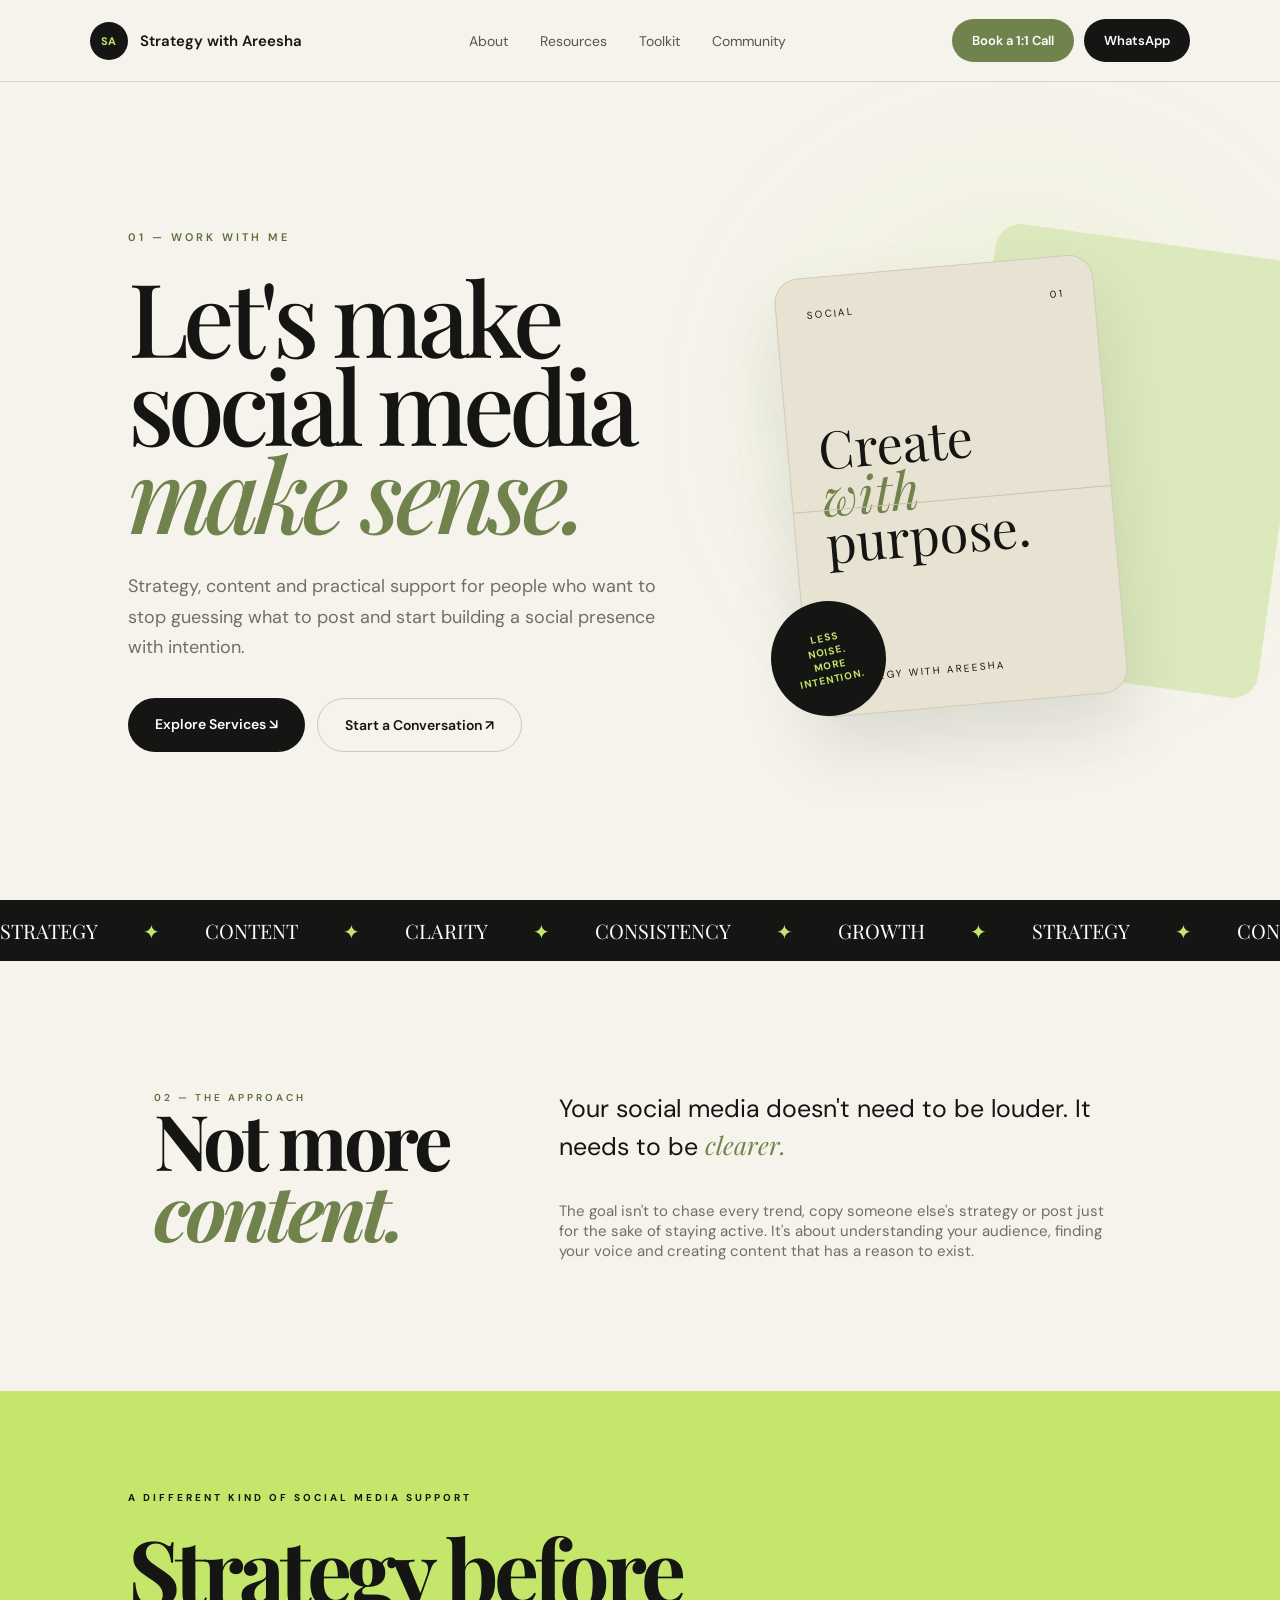
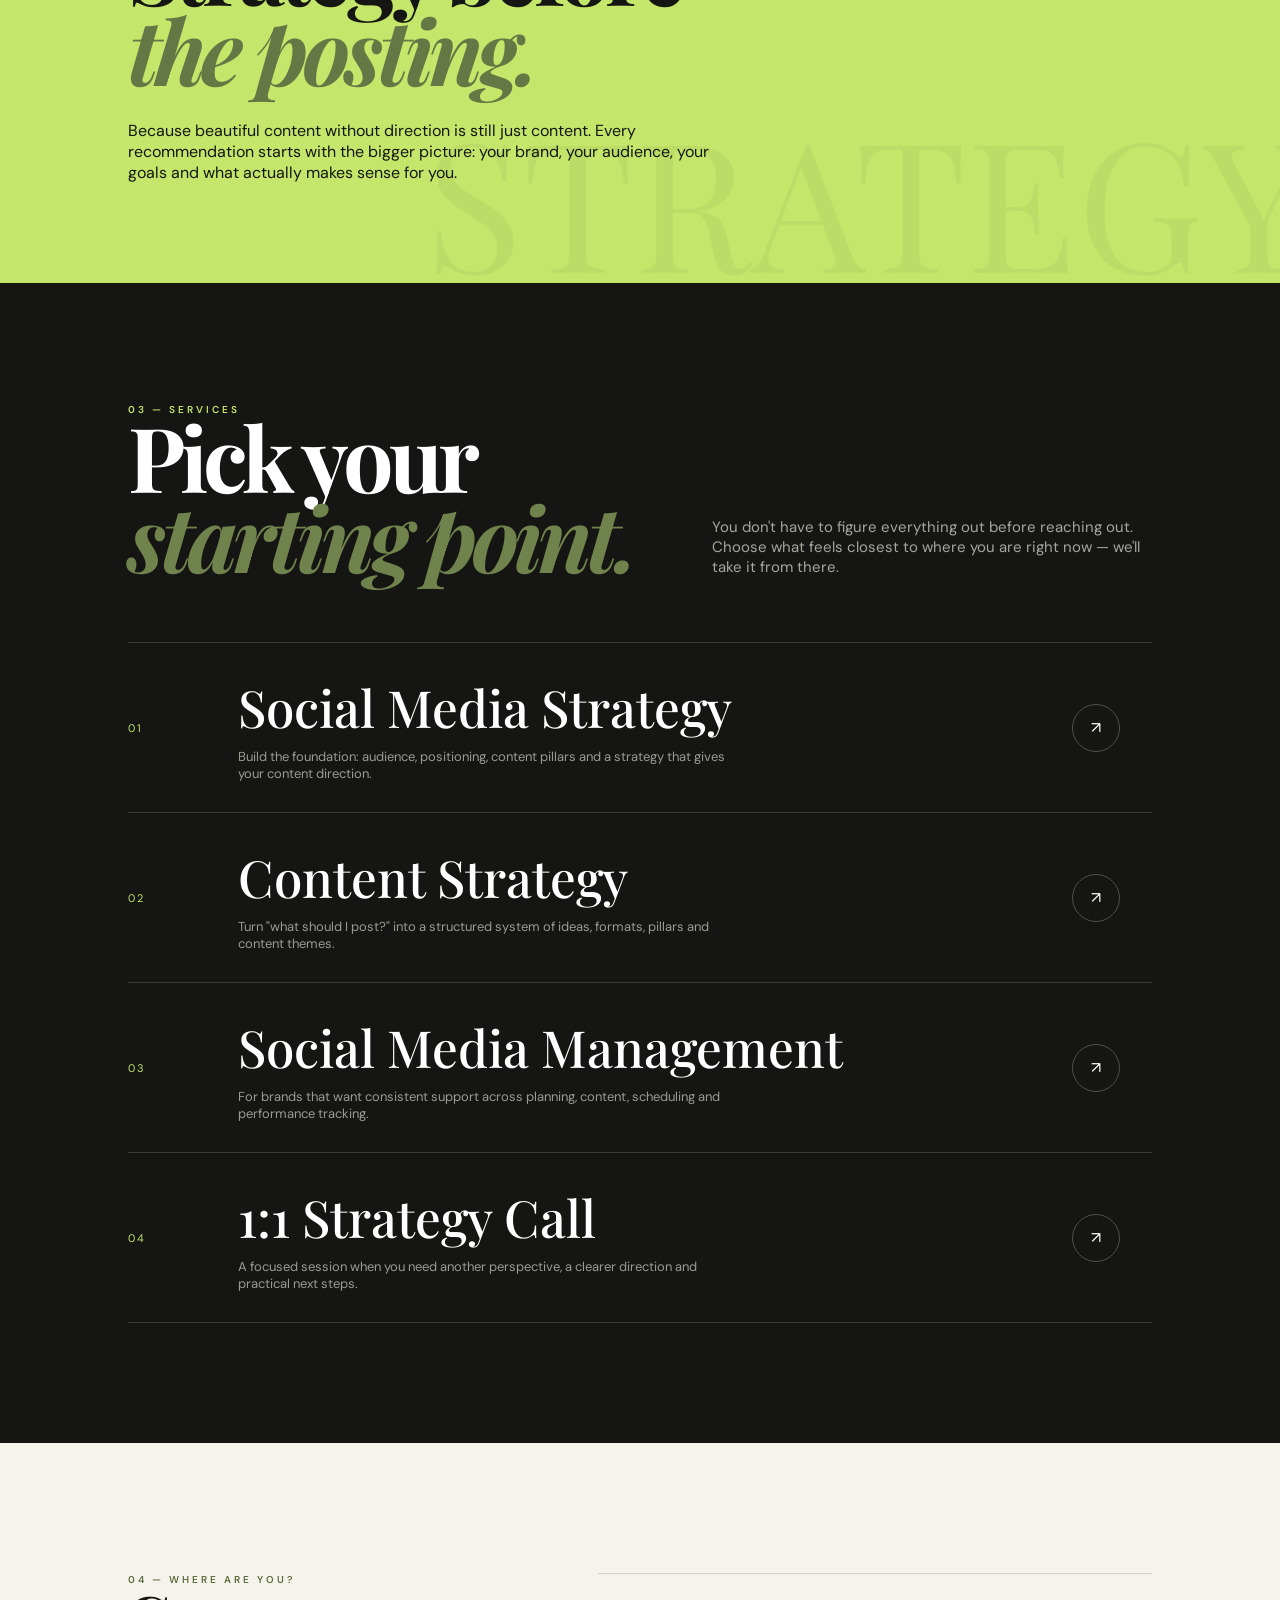
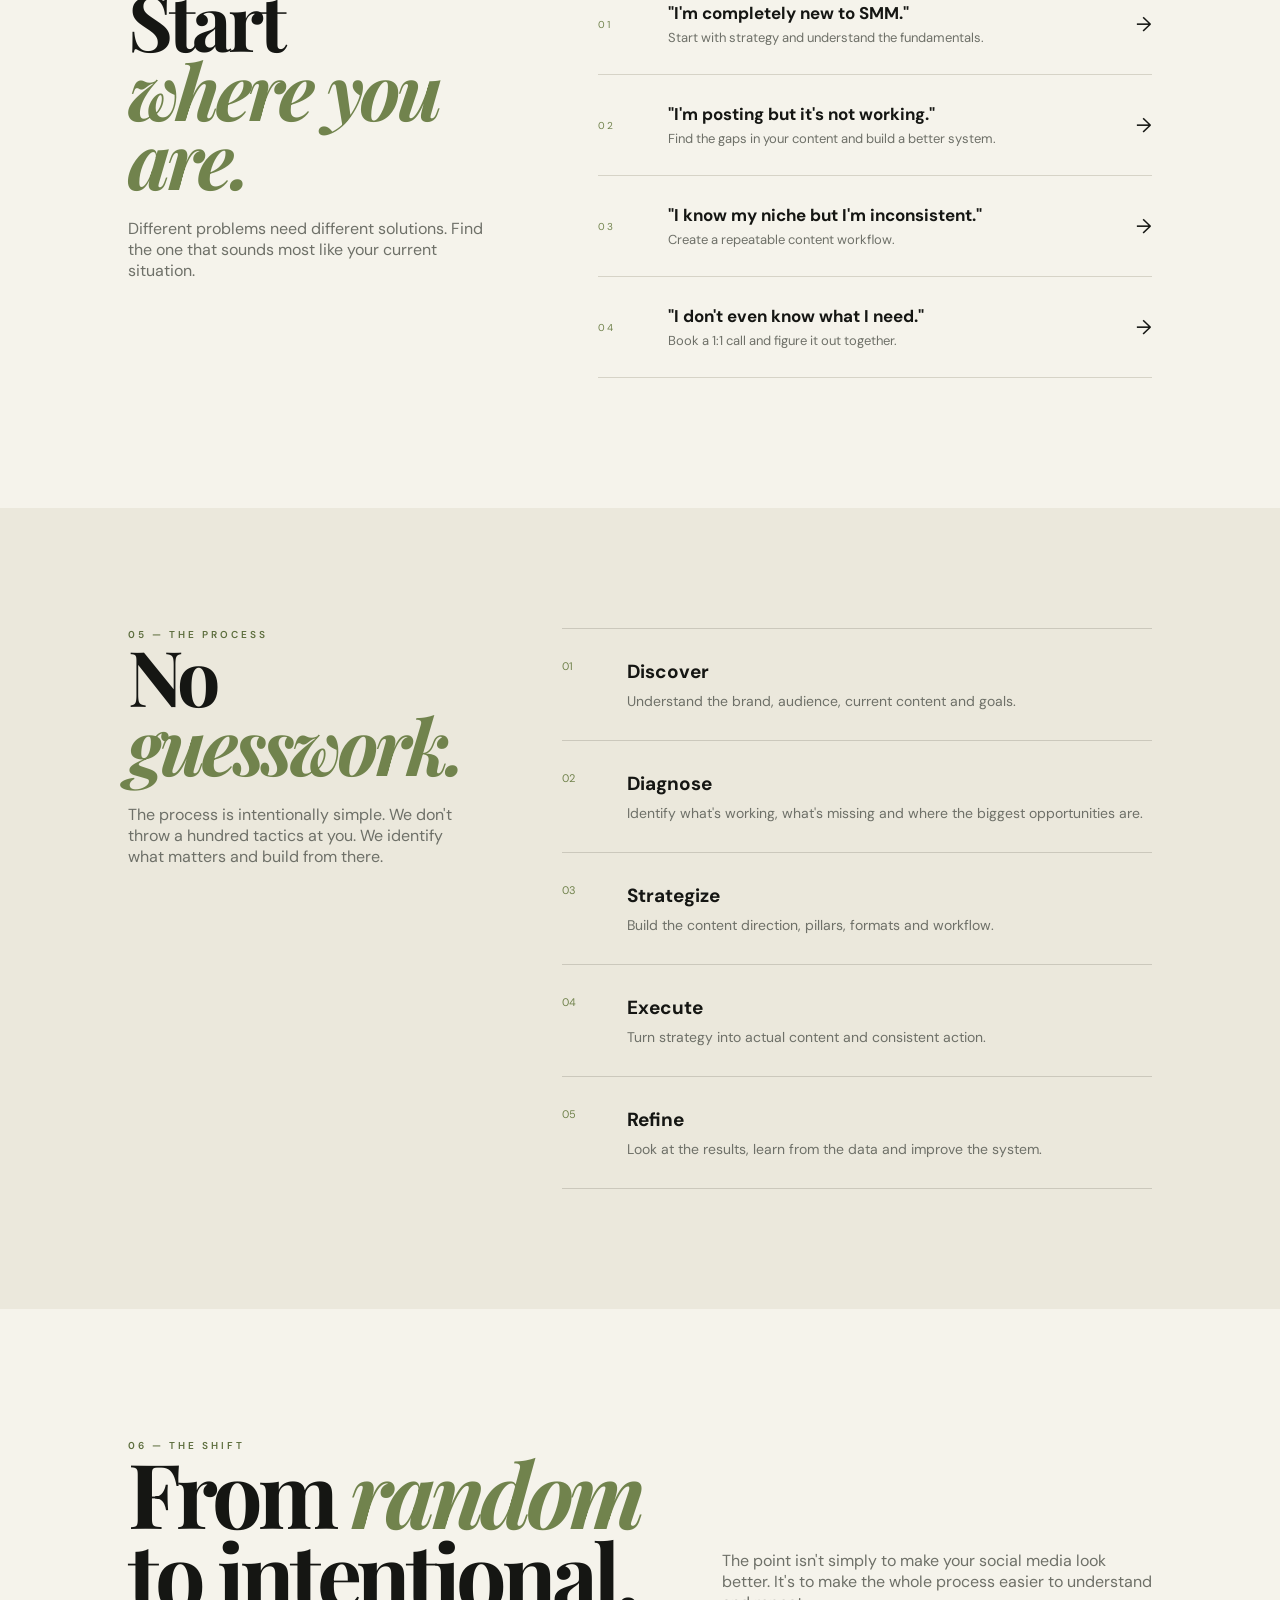
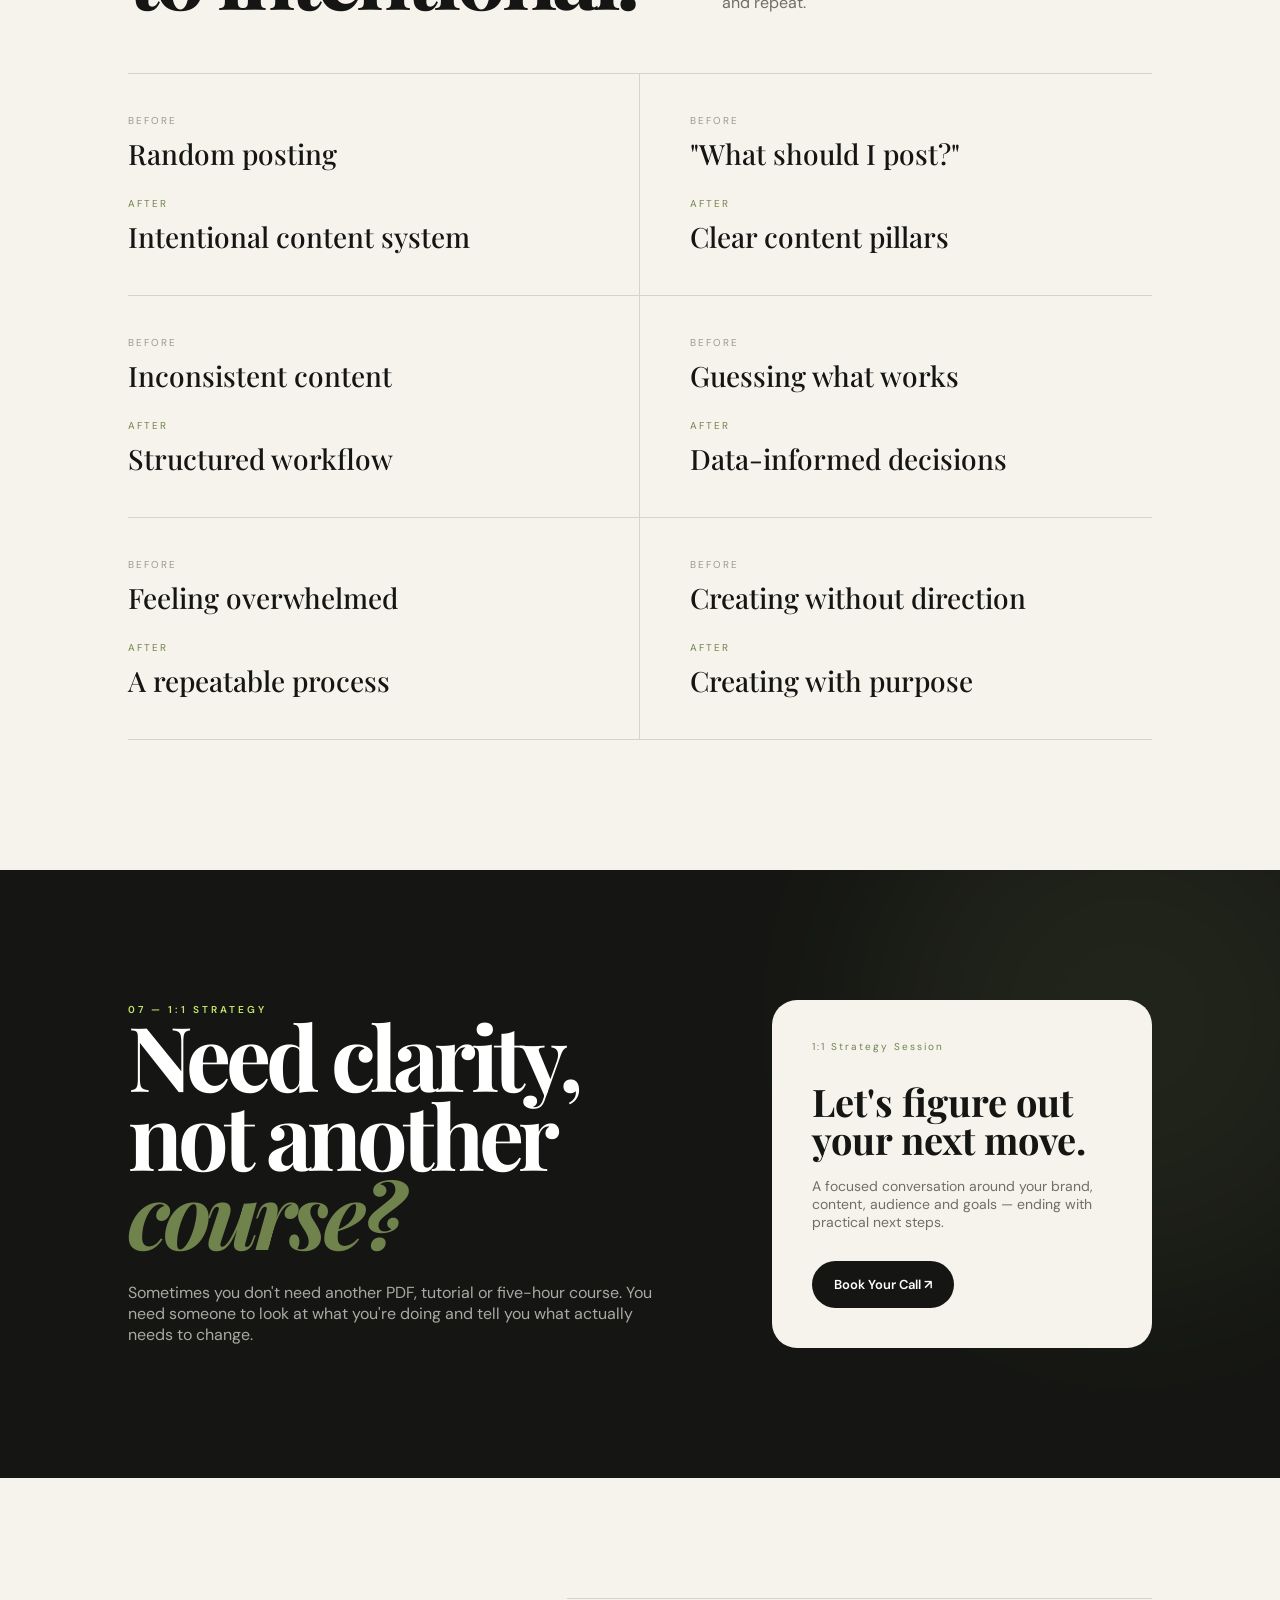
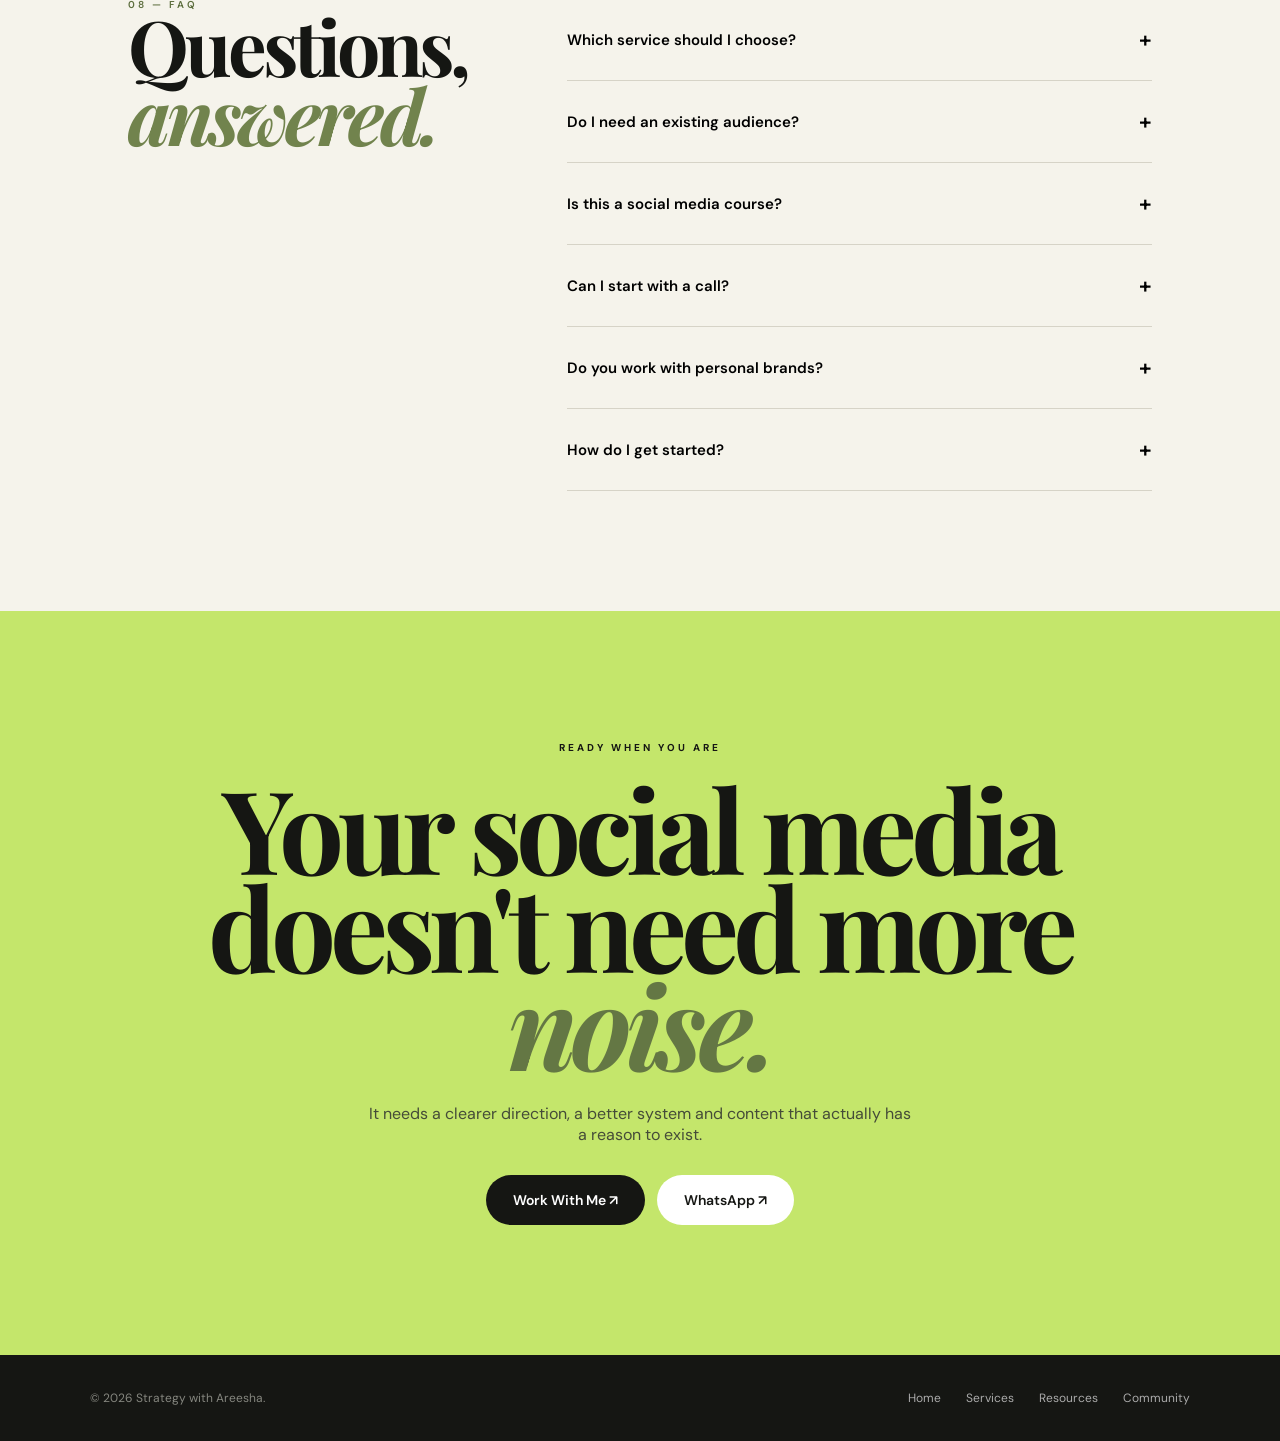
==== services.html @ 50d5f5a4 "Add 2nd page" ====
<!DOCTYPE html>
<html lang="en">

<head>

    <meta charset="UTF-8">

    <meta name="viewport" content="width=device-width, initial-scale=1.0">

    <title>Work With Areesha — Strategy with Areesha</title>

    <link rel="preconnect" href="https://fonts.googleapis.com">

    <link rel="preconnect"
          href="https://fonts.gstatic.com"
          crossorigin>

    <link href="https://fonts.googleapis.com/css2?family=DM+Sans:wght@400;500;600;700&family=Playfair+Display:ital,wght@0,400;0,500;0,600;1,400;1,500;1,600&display=swap"
          rel="stylesheet">


<link rel="stylesheet" href="css/services.css">

</head>


<body>

<a class="skip-link" href="#services">Skip to services</a>


<!-- =========================================================
     NAVIGATION
========================================================= -->

<header class="navbar">

    <a href="index.html" class="brand">

        <div class="brand-logo">
            SA
        </div>

        <span>
            Strategy with Areesha
        </span>

    </a>


    <nav class="nav-links">

        <a href="index.html#about">
            About
        </a>

        <a href="index.html#resources">
            Resources
        </a>

        <a href="index.html#toolkit">
            Toolkit
        </a>

        <a href="index.html#community">
            Community
        </a>

    </nav>


    <div class="nav-actions">

        <a
            class="nav-button green"
            href="mailto:areeshajamshedwork@gmail.com?subject=1:1 SMM Strategy Call"
        >
            Book a 1:1 Call
        </a>

        <a
            class="nav-button black"
            href="https://wa.me/923021278223"
            target="_blank"
        >
            WhatsApp
        </a>

    </div>

    <button
        class="nav-toggle"
        id="navToggle"
        type="button"
        aria-label="Open navigation"
        aria-expanded="false"
        aria-controls="mobileMenu"
    >
        <span></span>
        <span></span>
    </button>

</header>

<nav class="mobile-menu" id="mobileMenu" aria-label="Mobile navigation">
    <a href="index.html#about">About</a>
    <a href="index.html#resources">Resources</a>
    <a href="index.html#toolkit">Toolkit</a>
    <a href="index.html#community">Community</a>
    <a href="#services">Work With Me</a>
</nav>



<!-- =========================================================
     HERO
========================================================= -->

<section class="hero">


    <div>

        <div class="hero-label">
            01 — WORK WITH ME
        </div>


        <h1>

            Let's make<br>

            social media<br>

            <em>make sense.</em>

        </h1>


        <p class="hero-description">

            Strategy, content and practical support for people
            who want to stop guessing what to post and start
            building a social presence with intention.

        </p>


        <div class="hero-buttons">

            <a
                href="#services"
                class="button-primary"
            >
                Explore Services ↘
            </a>

            <a
                href="mailto:areeshajamshedwork@gmail.com?subject=I want to work with Areesha"
                class="button-secondary"
            >
                Start a Conversation ↗
            </a>

        </div>

    </div>



    <div class="hero-art">

        <div class="floating-word">
            strategy.
        </div>


        <div class="art-back"></div>


        <div class="art-card">

            <div class="art-top">

                <span>
                    SOCIAL
                </span>

                <span>
                    01
                </span>

            </div>


            <div class="art-title">

                Create<br>

                <em>with</em><br>

                purpose.

            </div>


            <div class="art-line"></div>


            <div class="art-footer">

                STRATEGY WITH AREESHA

            </div>

        </div>


        <div class="sticker">

            LESS<br>
            NOISE.<br>
            MORE<br>
            INTENTION.

        </div>

    </div>

</section>



<!-- =========================================================
     MARQUEE
========================================================= -->

<div class="marquee">

    <div class="marquee-track">

        <span>
            STRATEGY
        </span>

        <span class="dot">✦</span>

        <span>
            CONTENT
        </span>

        <span class="dot">✦</span>

        <span>
            CLARITY
        </span>

        <span class="dot">✦</span>

        <span>
            CONSISTENCY
        </span>

        <span class="dot">✦</span>

        <span>
            GROWTH
        </span>

        <span class="dot">✦</span>

        <span>
            STRATEGY
        </span>

        <span class="dot">✦</span>

        <span>
            CONTENT
        </span>

        <span class="dot">✦</span>

        <span>
            CLARITY
        </span>

        <span class="dot">✦</span>

        <span>
            CONSISTENCY
        </span>

        <span class="dot">✦</span>

        <span>
            GROWTH
        </span>

    </div>

</div>



<!-- =========================================================
     INTRO
========================================================= -->

<section class="intro reveal">


    <div class="intro-grid">


        <div>

            <div class="section-label">
                02 — THE APPROACH
            </div>


            <h2 class="intro-title">

                Not more<br>

                <em>content.</em>

            </h2>

        </div>


        <div>

            <p class="intro-copy">

                Your social media doesn't need to be louder.

                It needs to be
                <span>
                    clearer.
                </span>

            </p>


            <p class="intro-small">

                The goal isn't to chase every trend, copy
                someone else's strategy or post just for the
                sake of staying active.

                It's about understanding your audience,
                finding your voice and creating content that
                has a reason to exist.

            </p>

        </div>

    </div>

</section>



<!-- =========================================================
     MANIFESTO
========================================================= -->

<section class="manifesto reveal">


    <div class="manifesto-label">
        A DIFFERENT KIND OF SOCIAL MEDIA SUPPORT
    </div>


    <h2>

        Strategy before<br>

        <em>the posting.</em>

    </h2>


    <p>

        Because beautiful content without direction is
        still just content.

        Every recommendation starts with the bigger
        picture: your brand, your audience, your goals
        and what actually makes sense for you.

    </p>

</section>



<!-- =========================================================
     SERVICES
========================================================= -->

<section class="services" id="services">


    <div class="section-label" style="color:var(--lime);">
        03 — SERVICES
    </div>


    <div class="services-heading">

        <h2 class="services-title">

            Pick your<br>

            <em>starting point.</em>

        </h2>


        <p class="services-intro">

            You don't have to figure everything out before
            reaching out.

            Choose what feels closest to where you are
            right now — we'll take it from there.

        </p>

    </div>



    <div class="service-list">


        <a class="service reveal" href="mailto:areeshajamshedwork@gmail.com?subject=Enquiry%20%E2%80%94%20Social%20Media%20Strategy">
    <div class="service-number">01</div>
    <div>
        <div class="service-name">Social Media Strategy</div>
        <p class="service-description">Build the foundation: audience, positioning, content pillars and a strategy that gives your content direction.</p>
    </div>
    <div class="service-arrow" aria-hidden="true">↗</div>
</a>



        <a class="service reveal" href="mailto:areeshajamshedwork@gmail.com?subject=Enquiry%20%E2%80%94%20Content%20Strategy">
    <div class="service-number">02</div>
    <div>
        <div class="service-name">Content Strategy</div>
        <p class="service-description">Turn "what should I post?" into a structured system of ideas, formats, pillars and content themes.</p>
    </div>
    <div class="service-arrow" aria-hidden="true">↗</div>
</a>



        <a class="service reveal" href="mailto:areeshajamshedwork@gmail.com?subject=Enquiry%20%E2%80%94%20Social%20Media%20Management">
    <div class="service-number">03</div>
    <div>
        <div class="service-name">Social Media Management</div>
        <p class="service-description">For brands that want consistent support across planning, content, scheduling and performance tracking.</p>
    </div>
    <div class="service-arrow" aria-hidden="true">↗</div>
</a>



        <a class="service reveal" href="mailto:areeshajamshedwork@gmail.com?subject=Enquiry%20%E2%80%94%201%3A1%20Strategy%20Call">
    <div class="service-number">04</div>
    <div>
        <div class="service-name">1:1 Strategy Call</div>
        <p class="service-description">A focused session when you need another perspective, a clearer direction and practical next steps.</p>
    </div>
    <div class="service-arrow" aria-hidden="true">↗</div>
</a>


    </div>

</section>



<!-- =========================================================
     STARTING POINT
========================================================= -->

<section class="start reveal">


    <div class="start-layout">


        <div>

            <div class="section-label">
                04 — WHERE ARE YOU?
            </div>


            <h2 class="start-title">

                Start<br>

                <em>where you are.</em>

            </h2>


            <p class="start-description">

                Different problems need different solutions.
                Find the one that sounds most like your
                current situation.

            </p>

        </div>



        <div class="start-options">


            <a
                class="option"
                href="#services"
            >

                <div class="option-number">
                    01
                </div>

                <div>

                    <h3>
                        "I'm completely new to SMM."
                    </h3>

                    <p>
                        Start with strategy and understand
                        the fundamentals.
                    </p>

                </div>

                <div class="option-arrow">
                    →
                </div>

            </a>



            <a
                class="option"
                href="#services"
            >

                <div class="option-number">
                    02
                </div>

                <div>

                    <h3>
                        "I'm posting but it's not working."
                    </h3>

                    <p>
                        Find the gaps in your content and
                        build a better system.
                    </p>

                </div>

                <div class="option-arrow">
                    →
                </div>

            </a>



            <a
                class="option"
                href="#services"
            >

                <div class="option-number">
                    03
                </div>

                <div>

                    <h3>
                        "I know my niche but I'm inconsistent."
                    </h3>

                    <p>
                        Create a repeatable content workflow.
                    </p>

                </div>

                <div class="option-arrow">
                    →
                </div>

            </a>



            <a
                class="option"
                href="#call"
            >

                <div class="option-number">
                    04
                </div>

                <div>

                    <h3>
                        "I don't even know what I need."
                    </h3>

                    <p>
                        Book a 1:1 call and figure it out together.
                    </p>

                </div>

                <div class="option-arrow">
                    →
                </div>

            </a>


        </div>

    </div>

</section>



<!-- =========================================================
     PROCESS
========================================================= -->

<section class="process reveal">


    <div class="process-grid">


        <div>

            <div class="section-label">
                05 — THE PROCESS
            </div>


            <h2 class="process-title">

                No<br>

                <em>guesswork.</em>

            </h2>


            <p class="process-copy">

                The process is intentionally simple.
                We don't throw a hundred tactics at you.
                We identify what matters and build from there.

            </p>

        </div>



        <div class="process-items">


            <div class="process-item">

                <div class="process-item-number">
                    01
                </div>

                <div>

                    <h3>
                        Discover
                    </h3>

                    <p>
                        Understand the brand, audience,
                        current content and goals.
                    </p>

                </div>

            </div>



            <div class="process-item">

                <div class="process-item-number">
                    02
                </div>

                <div>

                    <h3>
                        Diagnose
                    </h3>

                    <p>
                        Identify what's working, what's
                        missing and where the biggest
                        opportunities are.
                    </p>

                </div>

            </div>



            <div class="process-item">

                <div class="process-item-number">
                    03
                </div>

                <div>

                    <h3>
                        Strategize
                    </h3>

                    <p>
                        Build the content direction,
                        pillars, formats and workflow.
                    </p>

                </div>

            </div>



            <div class="process-item">

                <div class="process-item-number">
                    04
                </div>

                <div>

                    <h3>
                        Execute
                    </h3>

                    <p>
                        Turn strategy into actual content
                        and consistent action.
                    </p>

                </div>

            </div>



            <div class="process-item">

                <div class="process-item-number">
                    05
                </div>

                <div>

                    <h3>
                        Refine
                    </h3>

                    <p>
                        Look at the results, learn from the
                        data and improve the system.
                    </p>

                </div>

            </div>


        </div>

    </div>

</section>



<!-- =========================================================
     TRANSFORMATION
========================================================= -->

<section class="transformation reveal">


    <div class="transformation-head">


        <div>

            <div class="section-label">
                06 — THE SHIFT
            </div>


            <h2 class="transformation-title">

                From <em>random</em><br>

                to intentional.

            </h2>

        </div>


        <p>

            The point isn't simply to make your social media
            look better.

            It's to make the whole process easier to
            understand and repeat.

        </p>

    </div>



    <div class="transformation-grid">


        <div class="transformation-card">

            <div class="before">
                BEFORE
            </div>

            <h3>
                Random posting
            </h3>

            <div class="after">
                AFTER
            </div>

            <h3>
                Intentional content system
            </h3>

        </div>



        <div class="transformation-card">

            <div class="before">
                BEFORE
            </div>

            <h3>
                "What should I post?"
            </h3>

            <div class="after">
                AFTER
            </div>

            <h3>
                Clear content pillars
            </h3>

        </div>



        <div class="transformation-card">

            <div class="before">
                BEFORE
            </div>

            <h3>
                Inconsistent content
            </h3>

            <div class="after">
                AFTER
            </div>

            <h3>
                Structured workflow
            </h3>

        </div>



        <div class="transformation-card">

            <div class="before">
                BEFORE
            </div>

            <h3>
                Guessing what works
            </h3>

            <div class="after">
                AFTER
            </div>

            <h3>
                Data-informed decisions
            </h3>

        </div>



        <div class="transformation-card">

            <div class="before">
                BEFORE
            </div>

            <h3>
                Feeling overwhelmed
            </h3>

            <div class="after">
                AFTER
            </div>

            <h3>
                A repeatable process
            </h3>

        </div>



        <div class="transformation-card">

            <div class="before">
                BEFORE
            </div>

            <h3>
                Creating without direction
            </h3>

            <div class="after">
                AFTER
            </div>

            <h3>
                Creating with purpose
            </h3>

        </div>


    </div>

</section>



<!-- =========================================================
     1:1 CALL
========================================================= -->

<section class="call" id="call">


    <div class="call-grid">


        <div>

            <div
                class="section-label"
                style="color:var(--lime);"
            >
                07 — 1:1 STRATEGY
            </div>


            <h2 class="call-title">

                Need clarity,<br>

                not another<br>

                <em>course?</em>

            </h2>


            <p class="call-description">

                Sometimes you don't need another PDF,
                tutorial or five-hour course.

                You need someone to look at what you're
                doing and tell you what actually needs
                to change.

            </p>

        </div>



        <div class="call-card">

            <div class="call-card-label">
                1:1 Strategy Session
            </div>


            <h3>

                Let's figure out<br>

                your next move.

            </h3>


            <p>

                A focused conversation around your brand,
                content, audience and goals — ending with
                practical next steps.

            </p>


            <a
                href="mailto:areeshajamshedwork@gmail.com?subject=I want to book a 1:1 SMM Strategy Call"
            >
                Book Your Call ↗
            </a>

        </div>

    </div>

</section>



<!-- =========================================================
     FAQ
========================================================= -->

<section class="faq reveal">


    <div class="faq-grid">


        <div>

            <div class="section-label">
                08 — FAQ
            </div>


            <h2 class="faq-title">

                Questions,<br>

                <em>answered.</em>

            </h2>

        </div>



        <div class="faq-list">


            <div class="faq-item">

                <button class="faq-question" type="button" aria-expanded="false">

                    <span>
                        Which service should I choose?
                    </span>

                    <span class="faq-icon">
                        +
                    </span>

                </button>


                <div class="faq-answer">

                    <p>

                        If you're unsure, start with a 1:1
                        strategy call. We can identify whether
                        strategy, content or ongoing management
                        makes the most sense for you.

                    </p>

                </div>

            </div>



            <div class="faq-item">

                <button class="faq-question" type="button" aria-expanded="false">

                    <span>
                        Do I need an existing audience?
                    </span>

                    <span class="faq-icon">
                        +
                    </span>

                </button>


                <div class="faq-answer">

                    <p>

                        No. You can start from zero. The strategy
                        simply changes depending on your current
                        stage and goals.

                    </p>

                </div>

            </div>



            <div class="faq-item">

                <button class="faq-question" type="button" aria-expanded="false">

                    <span>
                        Is this a social media course?
                    </span>

                    <span class="faq-icon">
                        +
                    </span>

                </button>


                <div class="faq-answer">

                    <p>

                        No. This is personalised support based on
                        your brand, audience, content and current
                        situation.

                    </p>

                </div>

            </div>



            <div class="faq-item">

                <button class="faq-question" type="button" aria-expanded="false">

                    <span>
                        Can I start with a call?
                    </span>

                    <span class="faq-icon">
                        +
                    </span>

                </button>


                <div class="faq-answer">

                    <p>

                        Yes. In fact, that's the best option if
                        you're not sure which service is right
                        for you.

                    </p>

                </div>

            </div>



            <div class="faq-item">

                <button class="faq-question" type="button" aria-expanded="false">

                    <span>
                        Do you work with personal brands?
                    </span>

                    <span class="faq-icon">
                        +
                    </span>

                </button>


                <div class="faq-answer">

                    <p>

                        Yes. The approach can be adapted for
                        creators, personal brands and businesses.

                    </p>

                </div>

            </div>



            <div class="faq-item">

                <button class="faq-question" type="button" aria-expanded="false">

                    <span>
                        How do I get started?
                    </span>

                    <span class="faq-icon">
                        +
                    </span>

                </button>


                <div class="faq-answer">

                    <p>

                        Send an enquiry or book a 1:1 strategy
                        call. From there, the next step becomes
                        much clearer.

                    </p>

                </div>

            </div>


        </div>

    </div>

</section>



<!-- =========================================================
     FINAL CTA
========================================================= -->

<section class="final">


    <div class="final-label">
        READY WHEN YOU ARE
    </div>


    <h2>

        Your social media<br>

        doesn't need more<br>

        <em>noise.</em>

    </h2>


    <p>

        It needs a clearer direction, a better system
        and content that actually has a reason to exist.

    </p>


    <div class="final-buttons">

        <a
            class="final-button black"
            href="mailto:areeshajamshedwork@gmail.com?subject=I want to work with Areesha"
        >
            Work With Me ↗
        </a>


        <a
            class="final-button white"
            href="https://wa.me/XXXXXXXXXXXX"
            target="_blank"
        >
            WhatsApp ↗
        </a>

    </div>

</section>



<!-- =========================================================
     FOOTER
========================================================= -->

<footer>

    <p>
        © 2026 Strategy with Areesha.
    </p>


    <div class="footer-links">

        <a href="index.html">
            Home
        </a>

        <a href="#services">
            Services
        </a>

        <a href="index.html#resources">
            Resources
        </a>

        <a href="index.html#community">
            Community
        </a>

    </div>

</footer>



<!-- =========================================================
     BACK TO TOP
========================================================= -->

<button
    class="back-top"
    id="backTop"
>
    ↑
</button>



<script src="js/services.js" defer></script>


</body>

</html>
---- css/services.css ----
/* =========================================================
   ROOT
========================================================= */

:root {

    --cream: #f5f3eb;
    --cream-2: #ebe8dc;
    --black: #151613;

    --olive: #71834d;
    --olive-dark: #5d6e3e;

    --lime: #c4e66b;

    --muted: #6e7068;

    --line: #d6d3c7;

    --white: #fffdf7;

}


/* =========================================================
   RESET
========================================================= */

* {

    margin: 0;

    padding: 0;

    box-sizing: border-box;

}


html {

    scroll-behavior: smooth;

}


body {

    background: var(--cream);

    color: var(--black);

    font-family: "DM Sans", sans-serif;

    overflow-x: hidden;

}


a {

    color: inherit;

    text-decoration: none;

}


button {

    font-family: inherit;

}


/* =========================================================
   NAVIGATION
========================================================= */

.navbar {

    height: 82px;

    padding: 0 7%;

    display: flex;

    align-items: center;

    justify-content: space-between;

    border-bottom: 1px solid var(--line);

    position: sticky;

    top: 0;

    z-index: 1000;

    background: rgba(245,243,235,.94);

    backdrop-filter: blur(15px);

}


.brand {

    display: flex;

    align-items: center;

    gap: 12px;

    font-size: 15px;

    font-weight: 600;

}


.brand-logo {

    width: 38px;

    height: 38px;

    border-radius: 50%;

    background: var(--black);

    color: var(--lime);

    display: flex;

    align-items: center;

    justify-content: center;

    font-size: 11px;

    font-weight: 700;

}


.nav-links {

    display: flex;

    gap: 32px;

    font-size: 14px;

    color: #55574f;

}


.nav-links a {

    transition: .3s;

}


.nav-links a:hover {

    color: var(--olive);

}


.nav-actions {

    display: flex;

    gap: 10px;

}


.nav-button {

    padding: 13px 20px;

    border-radius: 30px;

    font-size: 13px;

    font-weight: 600;

}


.nav-button.green {

    background: var(--olive);

    color: white;

}


.nav-button.black {

    background: var(--black);

    color: white;

}


/* =========================================================
   HERO
========================================================= */

.hero {

    min-height: calc(100vh - 82px);

    padding: 90px 10%;

    display: grid;

    grid-template-columns: 1.15fr .85fr;

    align-items: center;

    gap: 80px;

    position: relative;

}


.hero::before {

    content: "";

    position: absolute;

    width: 420px;

    height: 420px;

    border-radius: 50%;

    background: var(--lime);

    filter: blur(90px);

    opacity: .12;

    right: 4%;

    top: 15%;

}


.hero-label {

    font-size: 11px;

    letter-spacing: 3px;

    color: var(--olive-dark);

    font-weight: 600;

    margin-bottom: 28px;

}


.hero h1 {

    font-family: "Playfair Display", serif;

    font-size: clamp(70px, 8vw, 125px);

    line-height: .86;

    letter-spacing: -6px;

    font-weight: 500;

}


.hero h1 em {

    color: var(--olive);

    font-style: italic;

}


.hero-description {

    max-width: 620px;

    margin-top: 35px;

    color: var(--muted);

    font-size: 18px;

    line-height: 1.7;

}


.hero-buttons {

    margin-top: 35px;

    display: flex;

    gap: 12px;

    flex-wrap: wrap;

}


.button-primary {

    background: var(--black);

    color: white;

    padding: 17px 27px;

    border-radius: 35px;

    font-size: 14px;

    font-weight: 600;

    transition: .3s;

}


.button-primary:hover {

    transform: translateY(-4px);

}


.button-secondary {

    border: 1px solid #cbc8bb;

    padding: 17px 27px;

    border-radius: 35px;

    font-size: 14px;

    font-weight: 600;

    transition: .3s;

}


.button-secondary:hover {

    background: white;

}


/* =========================================================
   HERO ART
========================================================= */

.hero-art {

    height: 560px;

    position: relative;

}


.art-card {

    width: 320px;

    height: 440px;

    background: #e7e2d1;

    border: 1px solid #d0cbb9;

    border-radius: 25px;

    position: absolute;

    top: 55px;

    left: 50%;

    transform: translateX(-50%) rotate(-5deg);

    padding: 30px;

    box-shadow: 0 35px 70px rgba(0,0,0,.1);

    z-index: 3;

    animation: floatingCard 5s ease-in-out infinite;

}


@keyframes floatingCard {

    0%,100% {

        transform: translateX(-50%) rotate(-5deg) translateY(0);

    }

    50% {

        transform: translateX(-50%) rotate(-3deg) translateY(-12px);

    }

}


.art-back {

    position: absolute;

    width: 320px;

    height: 440px;

    background: #dce9bd;

    border-radius: 25px;

    top: 30px;

    left: 54%;

    transform: rotate(8deg);

}


.art-top {

    display: flex;

    justify-content: space-between;

    font-size: 10px;

    letter-spacing: 2px;

}


.art-title {

    margin-top: 105px;

    font-family: "Playfair Display", serif;

    font-size: 52px;

    line-height: .9;

}


.art-title em {

    color: var(--olive);

}


.art-line {

    width: 100%;

    height: 1px;

    background: #c8c3b1;

    position: absolute;

    left: 0;

    top: 53%;

}


.art-footer {

    position: absolute;

    bottom: 30px;

    left: 30px;

    font-size: 10px;

    letter-spacing: 2px;

}


.sticker {

    position: absolute;

    z-index: 5;

    background: var(--black);

    color: var(--lime);

    width: 115px;

    height: 115px;

    border-radius: 50%;

    display: flex;

    align-items: center;

    justify-content: center;

    text-align: center;

    font-size: 10px;

    font-weight: 700;

    letter-spacing: 1px;

    line-height: 1.4;

    left: 5%;

    bottom: 55px;

    transform: rotate(-12deg);

}


.floating-word {

    position: absolute;

    font-family: "Playfair Display", serif;

    font-style: italic;

    color: var(--olive);

    font-size: 28px;

    right: 0;

    top: 15px;

    transform: rotate(8deg);

}


/* =========================================================
   MARQUEE
========================================================= */

.marquee {

    background: var(--black);

    color: white;

    overflow: hidden;

    padding: 17px 0;

    white-space: nowrap;

}


.marquee-track {

    display: inline-flex;

    gap: 45px;

    animation: marquee 22s linear infinite;

}


.marquee span {

    font-family: "Playfair Display", serif;

    font-size: 20px;

}


.marquee .dot {

    color: var(--lime);

}


@keyframes marquee {

    from {

        transform: translateX(0);

    }

    to {

        transform: translateX(-50%);

    }

}


/* =========================================================
   INTRO / POSITIONING
========================================================= */

.intro {

    padding: 130px 12%;

}


.intro-grid {

    display: grid;

    grid-template-columns: .7fr 1.3fr;

    gap: 100px;

}


.section-label {

    font-size: 10px;

    letter-spacing: 3px;

    font-weight: 600;

    color: var(--olive-dark);

}


.intro-title {

    font-family: "Playfair Display", serif;

    font-size: clamp(55px, 6vw, 90px);

    line-height: .93;

    letter-spacing: -4px;

}


.intro-title em {

    color: var(--olive);

}


.intro-copy {

    font-size: 25px;

    line-height: 1.45;

    max-width: 720px;

}


.intro-copy span {

    font-family: "Playfair Display", serif;

    font-style: italic;

    color: var(--olive);

}


.intro-small {

    margin-top: 35px;

    max-width: 620px;

    color: var(--muted);

    font-size: 15px;

}


/* =========================================================
   MANIFESTO
========================================================= */

.manifesto {

    background: var(--lime);

    padding: 100px 10%;

    position: relative;

    overflow: hidden;

}


.manifesto::after {

    content: "STRATEGY";

    position: absolute;

    font-family: "Playfair Display", serif;

    font-size: 180px;

    color: rgba(0,0,0,.045);

    right: -30px;

    bottom: -35px;

}


.manifesto-label {

    font-size: 10px;

    letter-spacing: 3px;

    font-weight: 700;

}


.manifesto h2 {

    font-family: "Playfair Display", serif;

    font-size: clamp(55px, 7vw, 105px);

    line-height: .9;

    max-width: 1000px;

    margin-top: 25px;

    letter-spacing: -5px;

}


.manifesto h2 em {

    color: #647744;

}


.manifesto p {

    max-width: 600px;

    margin-top: 30px;

    font-size: 16px;

}


/* =========================================================
   SERVICES
========================================================= */

.services {

    background: var(--black);

    color: white;

    padding: 120px 10%;

}


.services-heading {

    display: flex;

    justify-content: space-between;

    align-items: end;

    gap: 60px;

    margin-bottom: 65px;

}


.services-title {

    font-family: "Playfair Display", serif;

    font-size: clamp(55px, 7vw, 100px);

    line-height: .9;

    letter-spacing: -5px;

}


.services-title em {

    color: var(--olive);

}


.services-intro {

    color: #a5a69e;

    max-width: 440px;

    font-size: 15px;

}


/* =========================================================
   SERVICE CARDS
========================================================= */

.service-list {

    border-top: 1px solid #3a3c35;

}


.service {

    min-height: 170px;

    border-bottom: 1px solid #3a3c35;

    display: grid;

    grid-template-columns: 80px 1fr 80px;

    align-items: center;

    gap: 30px;

    cursor: pointer;

    transition: .35s;

}


.service:hover {

    padding-left: 20px;

    background: #1c1e19;

}


.service-number {

    color: var(--lime);

    font-size: 11px;

    letter-spacing: 2px;

}


.service-name {

    font-family: "Playfair Display", serif;

    font-size: clamp(30px, 4vw, 52px);

    font-weight: 500;

}


.service-description {

    color: #999b93;

    font-size: 13px;

    max-width: 500px;

    margin-top: 7px;

}


.service-arrow {

    width: 48px;

    height: 48px;

    border: 1px solid #4c4e47;

    border-radius: 50%;

    display: flex;

    align-items: center;

    justify-content: center;

    transition: .35s;

}


.service:hover .service-arrow {

    background: var(--lime);

    color: var(--black);

    transform: rotate(45deg);

}


/* =========================================================
   STARTING POINT
========================================================= */

.start {

    padding: 130px 10%;

}


.start-layout {

    display: grid;

    grid-template-columns: .8fr 1.2fr;

    gap: 100px;

}


.start-title {

    font-family: "Playfair Display", serif;

    font-size: clamp(55px, 6vw, 90px);

    line-height: .9;

    letter-spacing: -4px;

}


.start-title em {

    color: var(--olive);

}


.start-description {

    color: var(--muted);

    margin-top: 25px;

    max-width: 450px;

}


.start-options {

    border-top: 1px solid var(--line);

}


.option {

    border-bottom: 1px solid var(--line);

    padding: 28px 0;

    display: grid;

    grid-template-columns: 50px 1fr auto;

    align-items: center;

    gap: 20px;

    transition: .3s;

}


.option:hover {

    padding-left: 15px;

}


.option-number {

    font-size: 10px;

    letter-spacing: 2px;

    color: var(--olive);

}


.option h3 {

    font-size: 17px;

    margin-bottom: 5px;

}


.option p {

    font-size: 13px;

    color: var(--muted);

}


.option-arrow {

    font-size: 20px;

}


/* =========================================================
   PROCESS
========================================================= */

.process {

    background: var(--cream-2);

    padding: 120px 10%;

}


.process-grid {

    display: grid;

    grid-template-columns: .7fr 1.3fr;

    gap: 100px;

}


.process-title {

    font-family: "Playfair Display", serif;

    font-size: clamp(55px, 6vw, 90px);

    line-height: .9;

    letter-spacing: -4px;

}


.process-title em {

    color: var(--olive);

}


.process-copy {

    color: var(--muted);

    max-width: 420px;

    margin-top: 25px;

}


.process-items {

    border-top: 1px solid #cbc8bc;

}


.process-item {

    display: grid;

    grid-template-columns: 65px 1fr;

    padding: 30px 0;

    border-bottom: 1px solid #cbc8bc;

}


.process-item-number {

    font-size: 11px;

    color: var(--olive);

}


.process-item h3 {

    font-size: 19px;

    margin-bottom: 8px;

}


.process-item p {

    color: var(--muted);

    font-size: 14px;

    max-width: 550px;

}


/* =========================================================
   BEFORE / AFTER
========================================================= */

.transformation {

    padding: 130px 10%;

}


.transformation-head {

    display: flex;

    justify-content: space-between;

    align-items: end;

    gap: 60px;

    margin-bottom: 60px;

}


.transformation-title {

    font-family: "Playfair Display", serif;

    font-size: clamp(55px, 7vw, 100px);

    line-height: .9;

    letter-spacing: -5px;

}


.transformation-title em {

    color: var(--olive);

}


.transformation-head p {

    color: var(--muted);

    max-width: 430px;

}


.transformation-grid {

    display: grid;

    grid-template-columns: 1fr 1fr;

    border-top: 1px solid var(--line);

}


.transformation-card {

    padding: 40px 0;

    border-bottom: 1px solid var(--line);

}


.transformation-card:nth-child(odd) {

    border-right: 1px solid var(--line);

    padding-right: 50px;

}


.transformation-card:nth-child(even) {

    padding-left: 50px;

}


.before {

    font-size: 10px;

    letter-spacing: 2px;

    color: #999a93;

}


.after {

    font-size: 10px;

    letter-spacing: 2px;

    color: var(--olive);

    margin-top: 25px;

}


.transformation-card h3 {

    font-family: "Playfair Display", serif;

    font-size: 28px;

    font-weight: 500;

    margin-top: 8px;

}


/* =========================================================
   1:1 SECTION
========================================================= */

.call {

    background: var(--black);

    color: white;

    padding: 130px 10%;

    position: relative;

    overflow: hidden;

}


.call::before {

    content: "";

    position: absolute;

    width: 500px;

    height: 500px;

    border-radius: 50%;

    background: var(--olive);

    opacity: .13;

    filter: blur(90px);

    right: -100px;

    top: -100px;

}


.call-grid {

    display: grid;

    grid-template-columns: 1fr .7fr;

    gap: 100px;

    align-items: center;

}


.call-title {

    font-family: "Playfair Display", serif;

    font-size: clamp(60px, 7vw, 105px);

    line-height: .88;

    letter-spacing: -5px;

}


.call-title em {

    color: var(--olive);

}


.call-description {

    color: #a8a9a2;

    max-width: 580px;

    margin-top: 30px;

    font-size: 16px;

}


.call-card {

    background: var(--cream);

    color: var(--black);

    padding: 40px;

    border-radius: 25px;

    position: relative;

    z-index: 2;

}


.call-card-label {

    font-size: 10px;

    letter-spacing: 2px;

    color: var(--olive);

}


.call-card h3 {

    font-family: "Playfair Display", serif;

    font-size: 38px;

    line-height: 1;

    margin-top: 30px;

}


.call-card p {

    color: var(--muted);

    font-size: 14px;

    margin-top: 18px;

}


.call-card a {

    display: inline-block;

    margin-top: 30px;

    background: var(--black);

    color: white;

    padding: 15px 22px;

    border-radius: 30px;

    font-size: 13px;

    font-weight: 600;

}


/* =========================================================
   FAQ
========================================================= */

.faq {

    padding: 120px 10%;

}


.faq-grid {

    display: grid;

    grid-template-columns: .7fr 1.3fr;

    gap: 100px;

}


.faq-title {

    font-family: "Playfair Display", serif;

    font-size: clamp(55px, 6vw, 90px);

    line-height: .9;

    letter-spacing: -4px;

}


.faq-title em {

    color: var(--olive);

}


.faq-list {

    border-top: 1px solid var(--line);

}


.faq-item {

    border-bottom: 1px solid var(--line);

}


.faq-question {

    width: 100%;

    padding: 26px 0;

    border: none;

    background: transparent;

    display: flex;

    justify-content: space-between;

    align-items: center;

    text-align: left;

    cursor: pointer;

    font-size: 15px;

    font-weight: 600;

}


.faq-icon {

    font-size: 22px;

    transition: .3s;

}


.faq-answer {

    max-height: 0;

    overflow: hidden;

    transition: .4s;

}


.faq-answer p {

    color: var(--muted);

    font-size: 14px;

    padding-bottom: 25px;

    max-width: 650px;

}


.faq-item.active .faq-answer {

    max-height: 200px;

}


.faq-item.active .faq-icon {

    transform: rotate(45deg);

}


/* =========================================================
   FINAL CTA
========================================================= */

.final {

    background: var(--lime);

    padding: 130px 10%;

    text-align: center;

    overflow: hidden;

}


.final-label {

    font-size: 10px;

    letter-spacing: 3px;

    font-weight: 700;

}


.final h2 {

    font-family: "Playfair Display", serif;

    font-size: clamp(60px, 9vw, 125px);

    line-height: .85;

    letter-spacing: -6px;

    margin-top: 25px;

}


.final h2 em {

    color: #647744;

}


.final p {

    max-width: 550px;

    margin: 30px auto;

    color: #454c38;

}


.final-buttons {

    display: flex;

    justify-content: center;

    gap: 12px;

    flex-wrap: wrap;

}


.final-button {

    padding: 16px 27px;

    border-radius: 30px;

    font-size: 14px;

    font-weight: 600;

}


.final-button.black {

    background: var(--black);

    color: white;

}


.final-button.white {

    background: white;

    color: var(--black);

}


/* =========================================================
   FOOTER
========================================================= */

footer {

    background: var(--black);

    color: white;

    padding: 35px 7%;

    display: flex;

    justify-content: space-between;

    align-items: center;

}


footer p {

    color: #85867f;

    font-size: 12px;

}


.footer-links {

    display: flex;

    gap: 25px;

    color: #aaa;

    font-size: 12px;

}


/* =========================================================
   BACK TO TOP
========================================================= */

.back-top {

    position: fixed;

    right: 25px;

    bottom: 25px;

    width: 46px;

    height: 46px;

    border-radius: 50%;

    border: 1px solid #ccc9bd;

    background: white;

    display: flex;

    align-items: center;

    justify-content: center;

    cursor: pointer;

    opacity: 0;

    pointer-events: none;

    transition: .3s;

    z-index: 500;

}


.back-top.show {

    opacity: 1;

    pointer-events: auto;

}


/* =========================================================
   REVEAL
========================================================= */

.reveal {

    opacity: 0;

    transform: translateY(35px);

    transition:

        opacity .8s ease,

        transform .8s ease;

}


.reveal.visible {

    opacity: 1;

    transform: translateY(0);

}


/* =========================================================
   RESPONSIVE
========================================================= */

@media(max-width:900px) {

    .navbar {

        padding: 0 5%;

    }

    .nav-links {

        display: none;

    }

    .nav-button.black {

        display: none;

    }

    .hero {

        grid-template-columns: 1fr;

        padding: 80px 7%;

    }

    .hero h1 {

        font-size: 70px;

    }

    .hero-art {

        height: 500px;

    }

    .intro-grid,

    .start-layout,

    .process-grid,

    .faq-grid,

    .call-grid {

        grid-template-columns: 1fr;

        gap: 55px;

    }

    .services-heading,

    .transformation-head {

        display: block;

    }

    .services-intro,

    .transformation-head p {

        margin-top: 25px;

    }

    .service {

        grid-template-columns: 55px 1fr 50px;

    }

}


@media(max-width:550px) {

    .brand {

        font-size: 13px;

    }

    .nav-button.green {

        padding: 11px 14px;

    }

    .hero {

        padding: 70px 7%;

    }

    .hero h1 {

        font-size: 58px;

        letter-spacing: -3px;

    }

    .hero-description {

        font-size: 16px;

    }

    .hero-art {

        transform: scale(.85);

        transform-origin: center;

    }

    .intro,

    .services,

    .start,

    .process,

    .transformation,

    .call,

    .faq,

    .final {

        padding-left: 7%;

        padding-right: 7%;

    }

    .intro-copy {

        font-size: 21px;

    }

    .service {

        grid-template-columns: 35px 1fr 40px;

        gap: 10px;

        min-height: 145px;

    }

    .service-name {

        font-size: 29px;

    }

    .service-description {

        font-size: 12px;

    }

    .service-arrow {

        width: 38px;

        height: 38px;

    }

    .transformation-grid {

        grid-template-columns: 1fr;

    }

    .transformation-card:nth-child(odd) {

        border-right: none;

        padding-right: 0;

    }

    .transformation-card:nth-child(even) {

        padding-left: 0;

    }

    footer {

        flex-direction: column;

        gap: 20px;

        text-align: center;

    }

}


/* =========================================================
   ACCESSIBILITY + INTERACTION POLISH
========================================================= */

:focus-visible {
    outline: 3px solid var(--lime);
    outline-offset: 4px;
}

.nav-toggle {
    display: none;
    width: 42px;
    height: 42px;
    border: 1px solid var(--line);
    border-radius: 50%;
    background: transparent;
    cursor: pointer;
    align-items: center;
    justify-content: center;
    flex-direction: column;
    gap: 5px;
}

.nav-toggle span {
    display: block;
    width: 16px;
    height: 1.5px;
    background: var(--black);
    transition: .25s ease;
}

.mobile-menu {
    display: none;
}

@media (max-width: 900px) {
    .navbar {
        position: sticky;
    }

    .nav-toggle {
        display: flex;
    }

    .nav-actions {
        margin-left: auto;
        margin-right: 10px;
    }

    .mobile-menu {
        position: fixed;
        inset: 82px 0 auto 0;
        display: flex;
        flex-direction: column;
        padding: 24px 7%;
        background: rgba(245,243,235,.98);
        border-bottom: 1px solid var(--line);
        box-shadow: 0 18px 40px rgba(0,0,0,.08);
        transform: translateY(-120%);
        opacity: 0;
        pointer-events: none;
        transition: .3s ease;
        z-index: 999;
    }

    .mobile-menu.open {
        transform: translateY(0);
        opacity: 1;
        pointer-events: auto;
    }

    .mobile-menu a {
        padding: 15px 0;
        border-bottom: 1px solid var(--line);
        font-size: 16px;
        font-weight: 600;
    }

    .mobile-menu a:last-child {
        border-bottom: 0;
    }
}

@media (max-width: 550px) {
    .nav-actions {
        margin-right: 4px;
    }

    .nav-button.green {
        font-size: 12px;
    }

    .hero-art {
        margin-top: 10px;
        transform: scale(.82);
        margin-left: -8%;
        margin-right: -8%;
    }

    .art-card,
    .art-back {
        width: 290px;
    }

    .art-card {
        height: 400px;
    }

    .art-back {
        height: 400px;
    }

    .sticker {
        left: 0;
    }
}

@media (prefers-reduced-motion: reduce) {
    html {
        scroll-behavior: auto;
    }

    *,
    *::before,
    *::after {
        animation-duration: .01ms !important;
        animation-iteration-count: 1 !important;
        transition-duration: .01ms !important;
    }

    .reveal {
        opacity: 1;
        transform: none;
    }
}

.skip-link {
    position: fixed;
    top: 12px;
    left: 12px;
    z-index: 2000;
    padding: 10px 15px;
    border-radius: 24px;
    background: var(--black);
    color: white;
    transform: translateY(-160%);
    transition: transform .2s ease;
}
.skip-link:focus {
    transform: translateY(0);
}
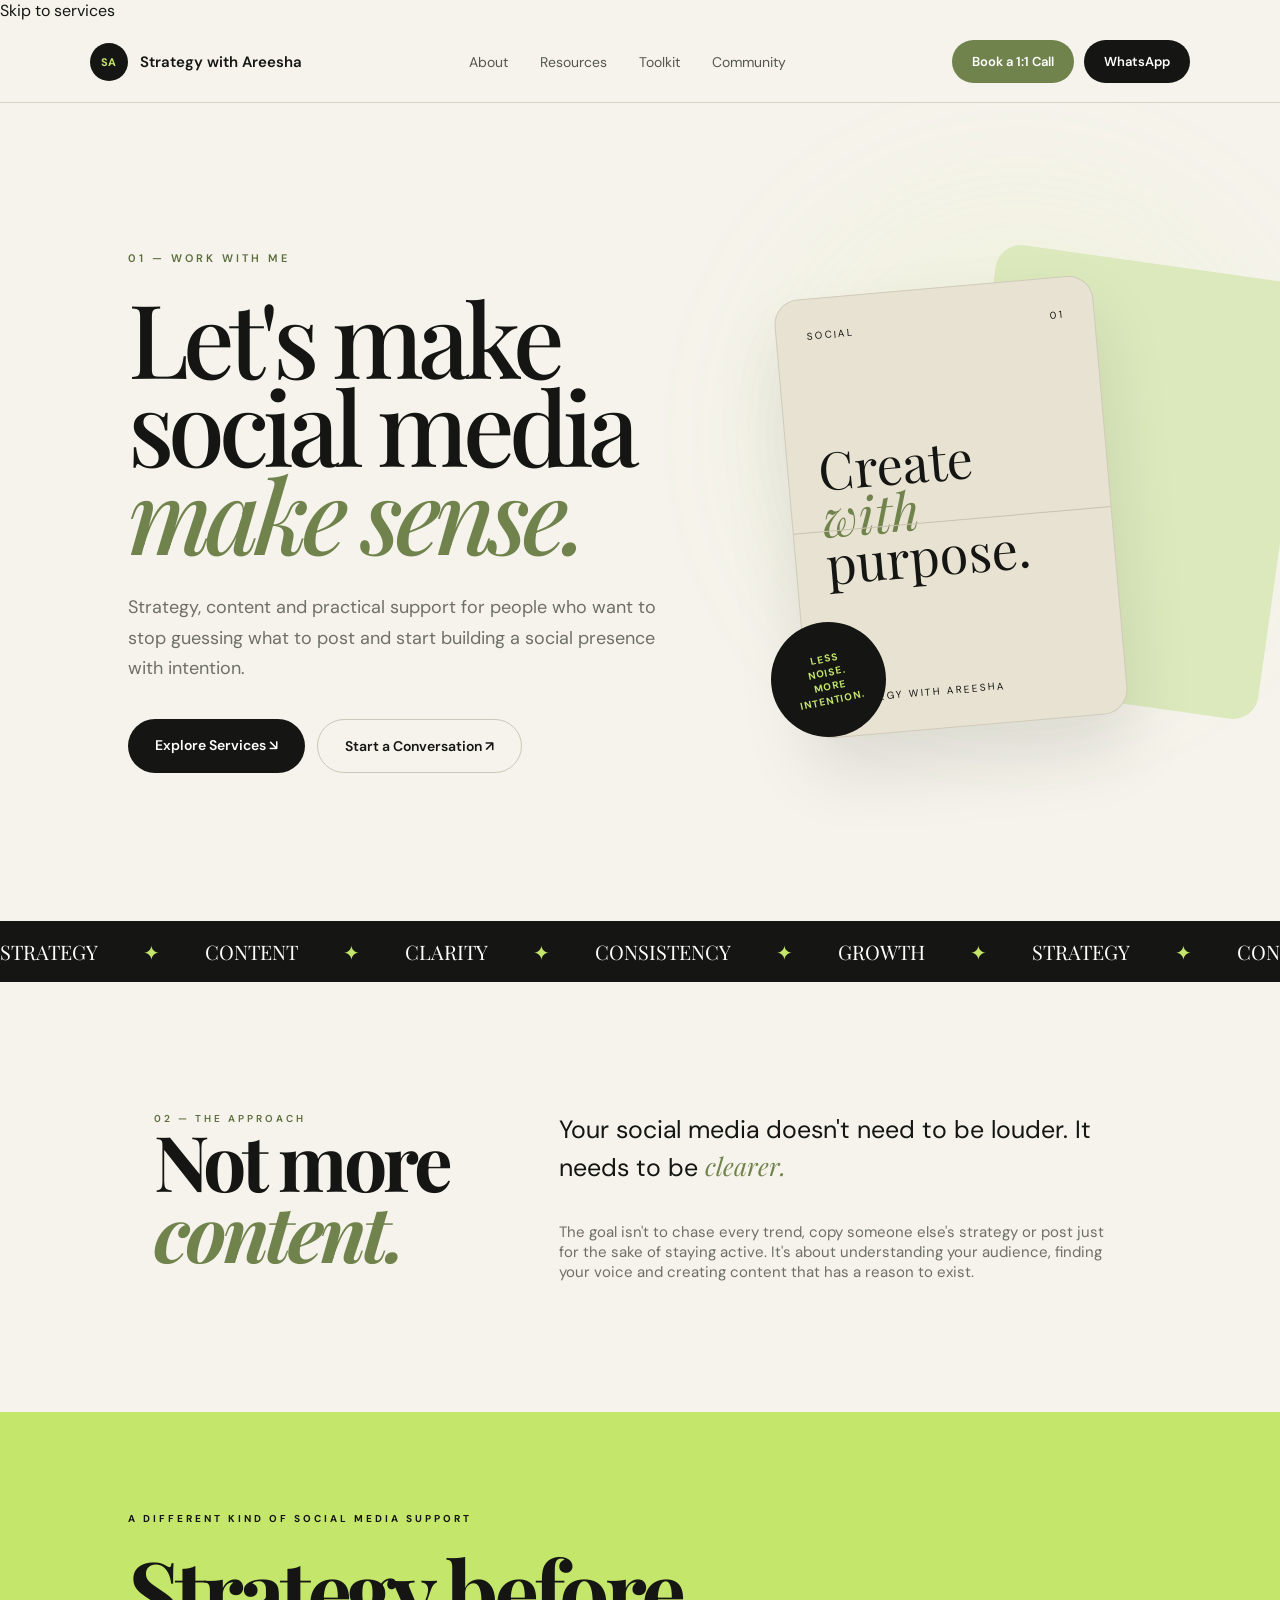
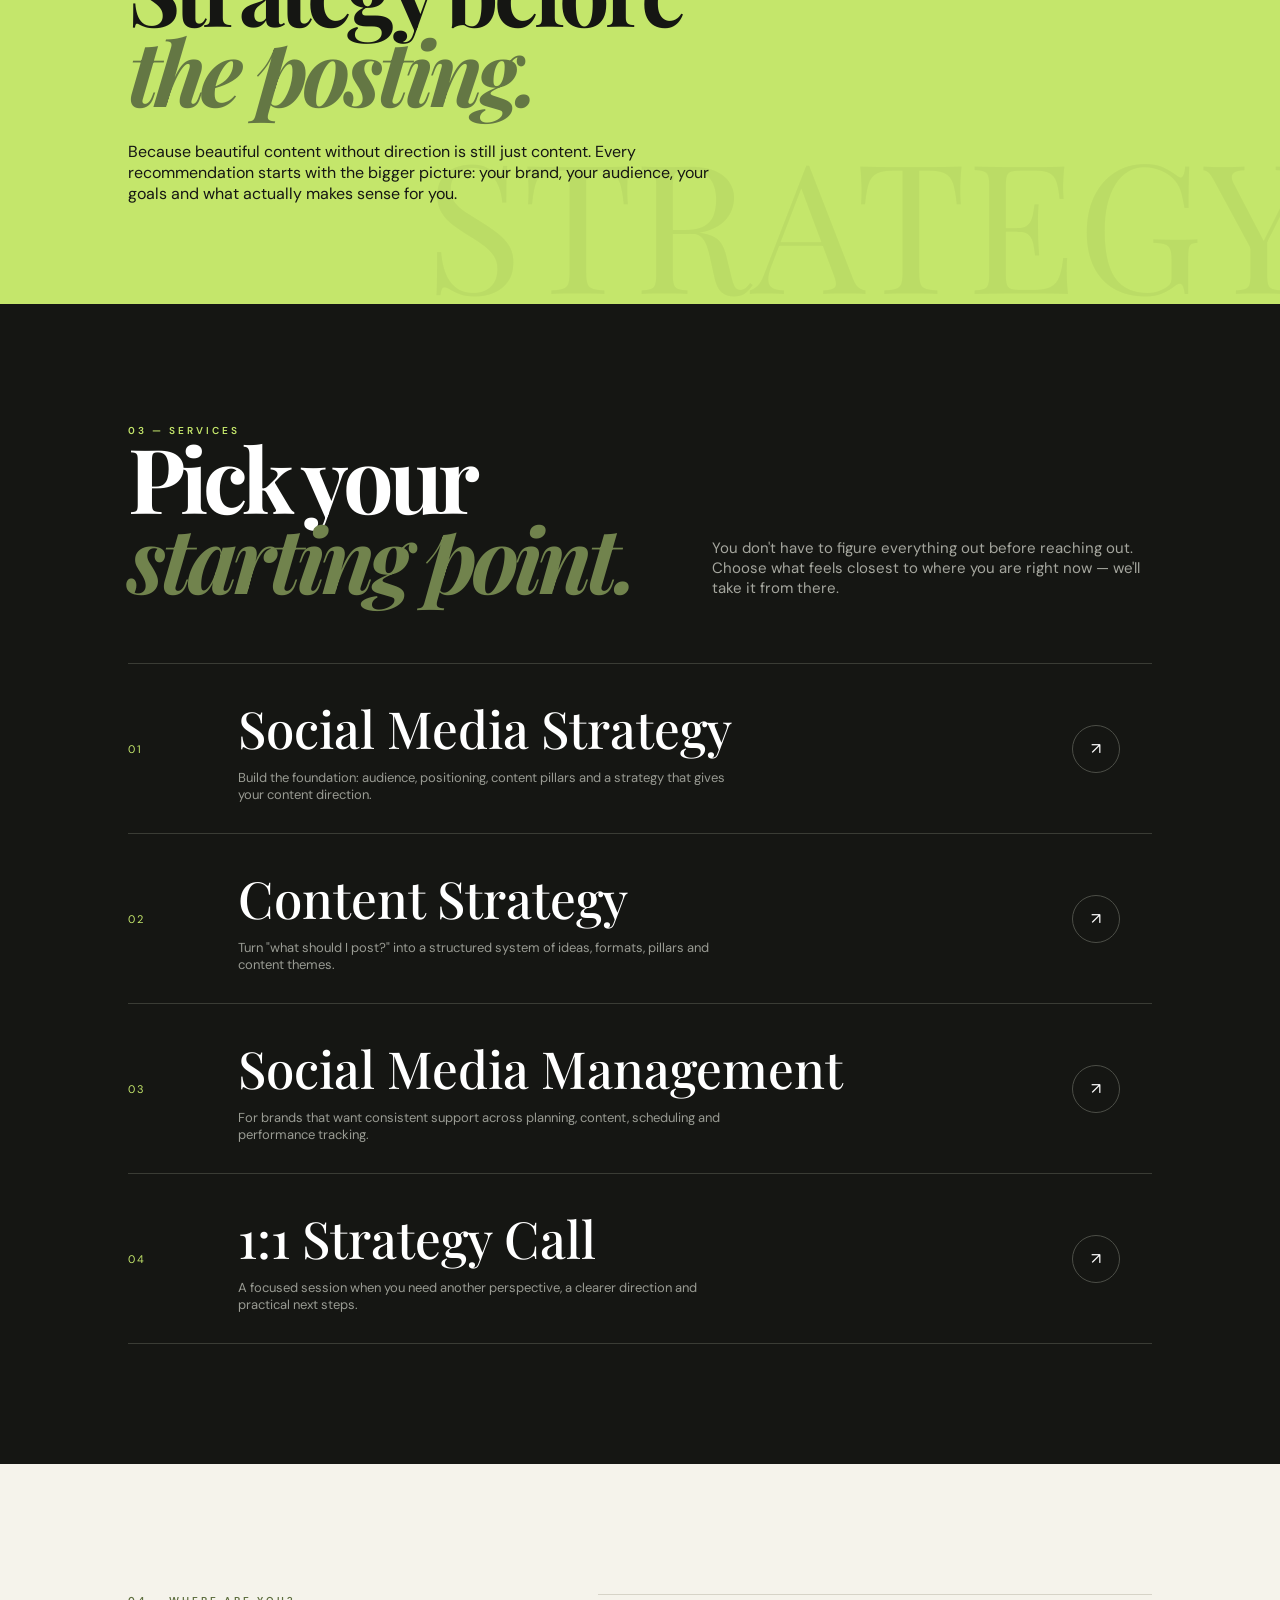
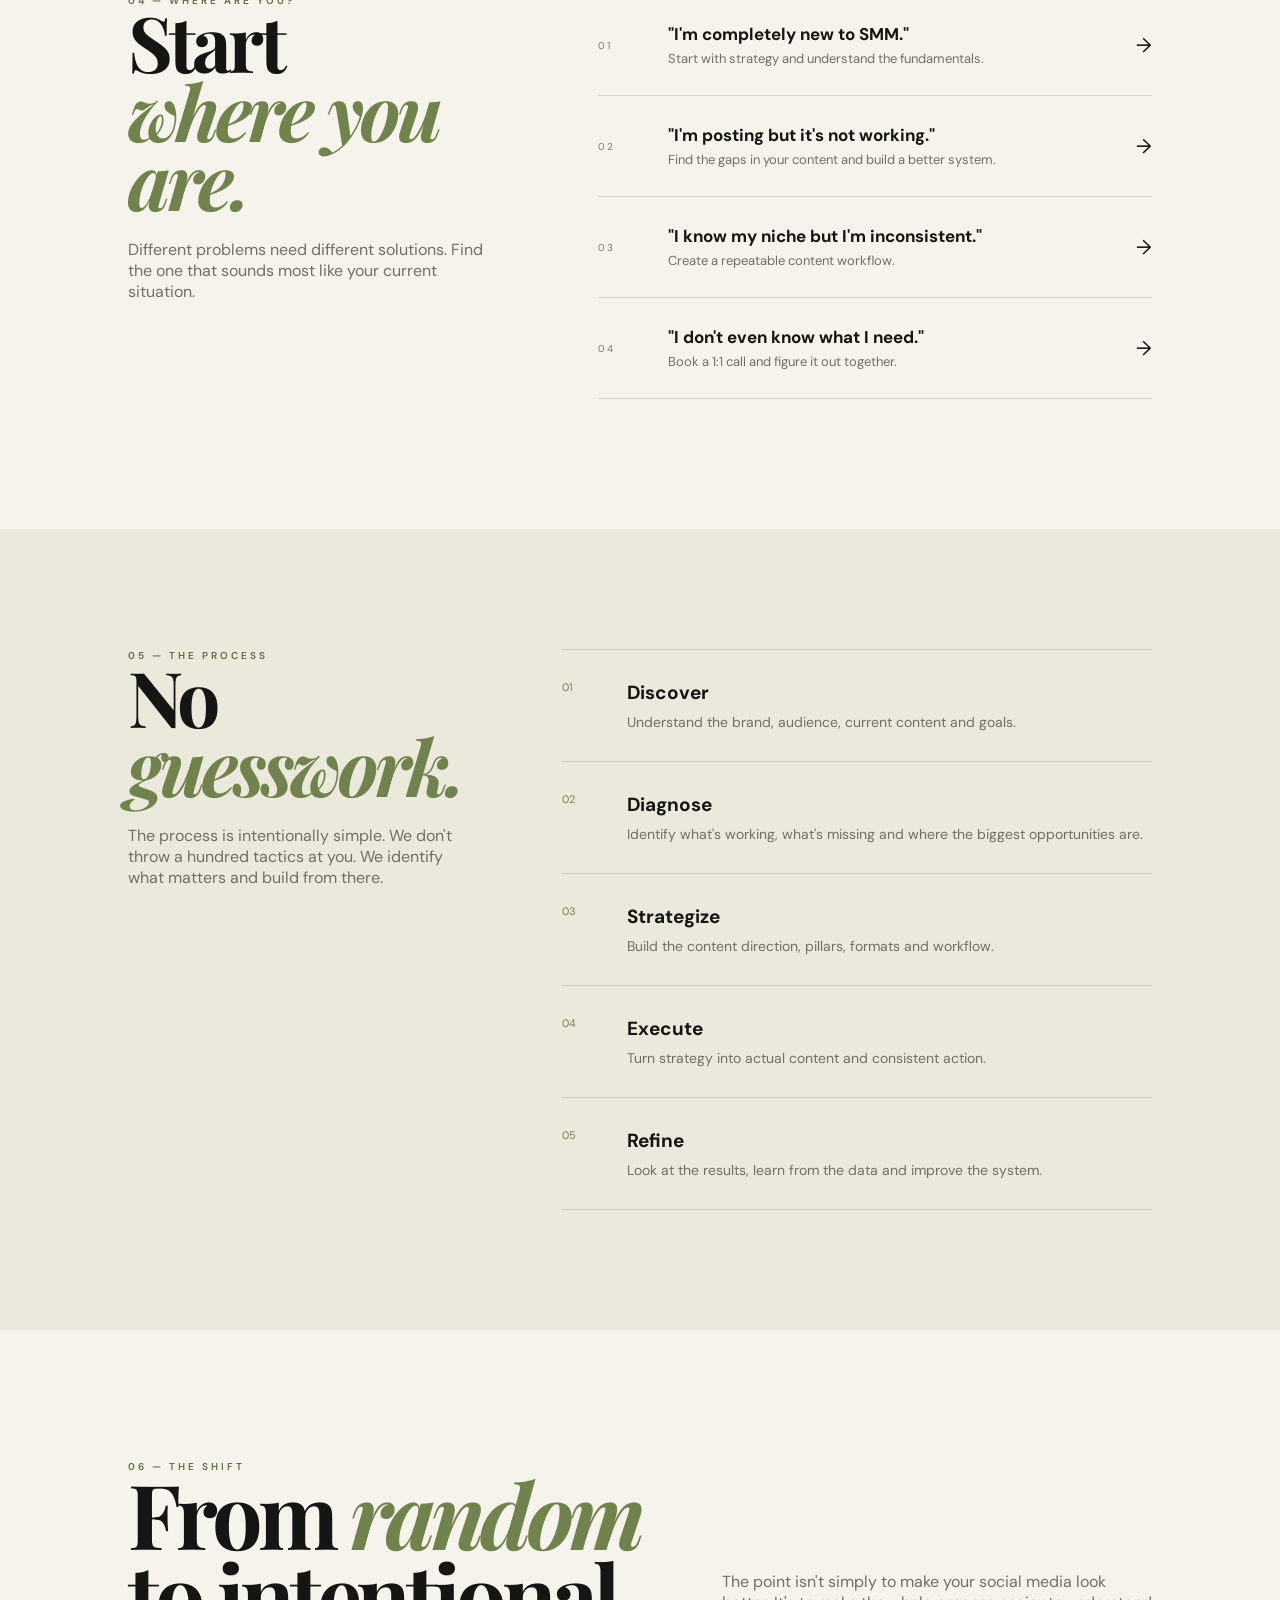
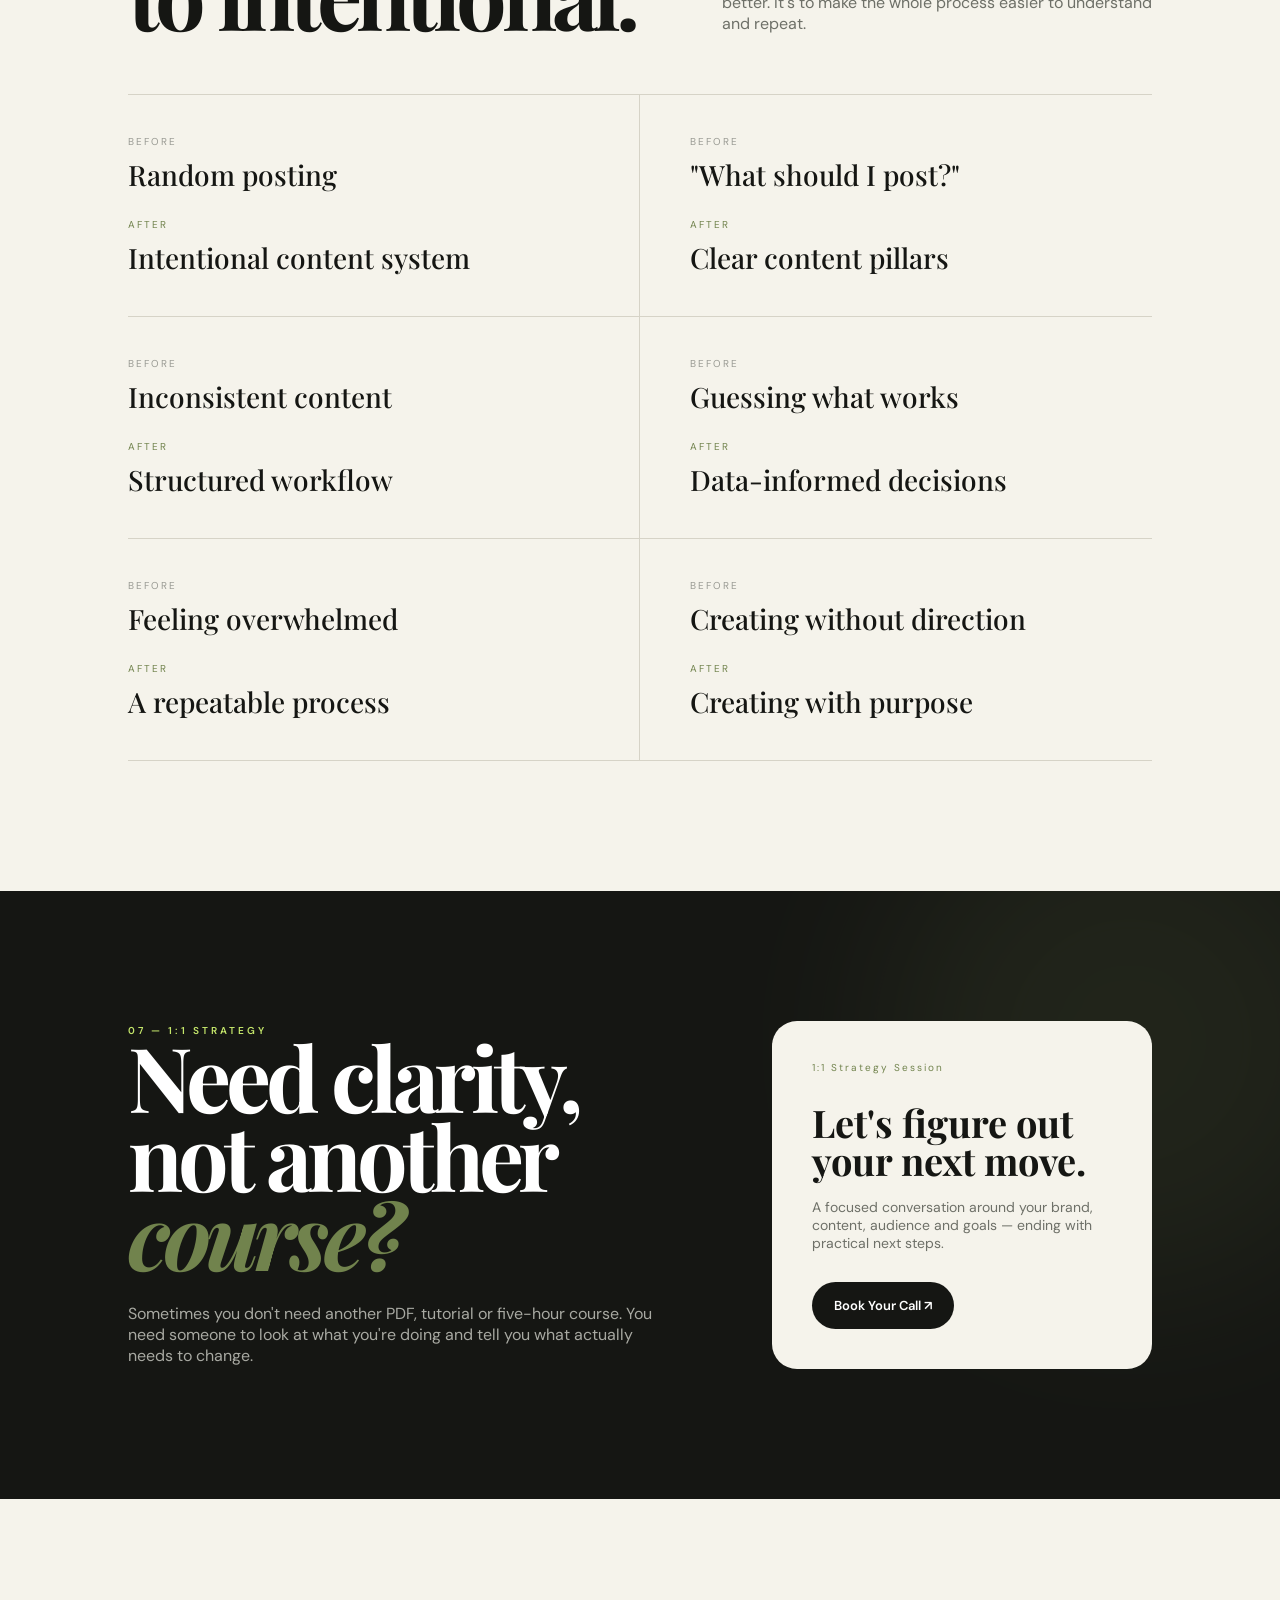
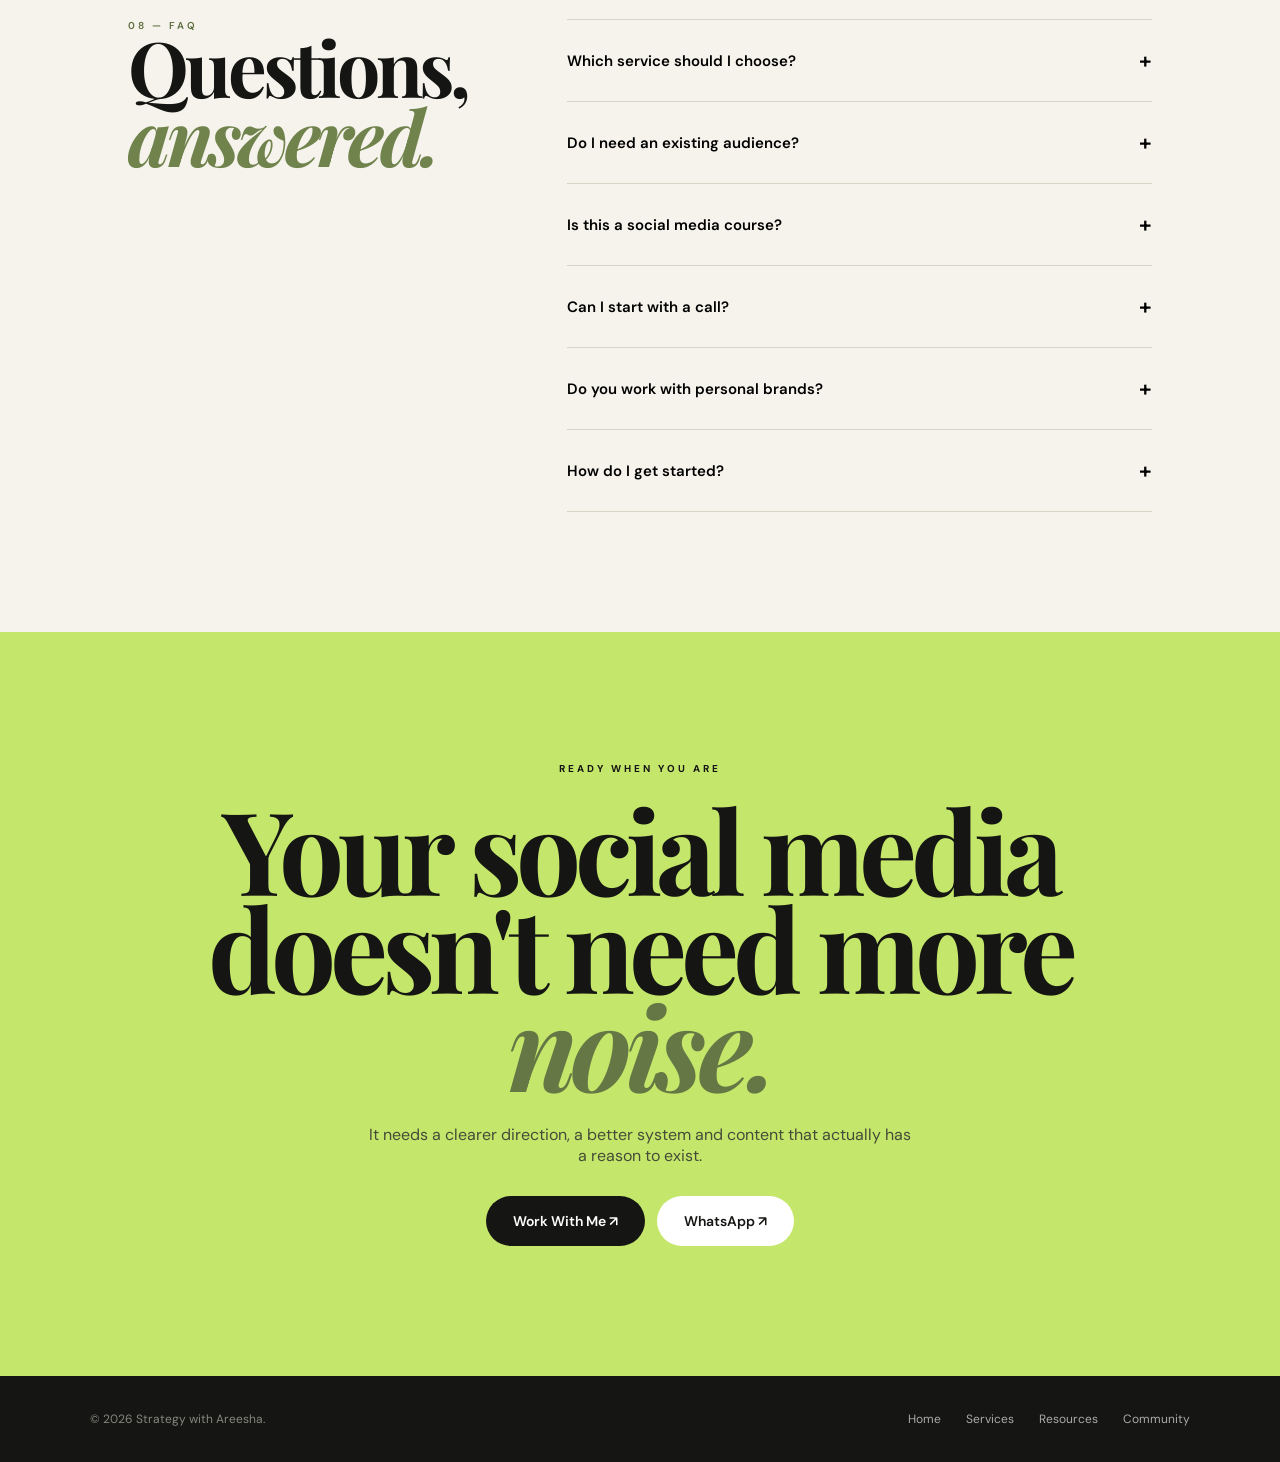
==== commit b24a7855: "Add 2nd page" ====
--- a/services.html
+++ b/services.html
@@ -1355,7 +1355,7 @@
 
         <a
             class="final-button white"
-            href="https://wa.me/XXXXXXXXXXXX"
+            href="https://wa.me/923021278223"
             target="_blank"
         >
             WhatsApp ↗
--- a/css/services.css
+++ b/css/services.css
@@ -1945,141 +1945,6 @@
     }
 
 }
-
-
-@media(max-width:550px) {
-
-    .brand {
-
-        font-size: 13px;
-
-    }
-
-    .nav-button.green {
-
-        padding: 11px 14px;
-
-    }
-
-    .hero {
-
-        padding: 70px 7%;
-
-    }
-
-    .hero h1 {
-
-        font-size: 58px;
-
-        letter-spacing: -3px;
-
-    }
-
-    .hero-description {
-
-        font-size: 16px;
-
-    }
-
-    .hero-art {
-
-        transform: scale(.85);
-
-        transform-origin: center;
-
-    }
-
-    .intro,
-
-    .services,
-
-    .start,
-
-    .process,
-
-    .transformation,
-
-    .call,
-
-    .faq,
-
-    .final {
-
-        padding-left: 7%;
-
-        padding-right: 7%;
-
-    }
-
-    .intro-copy {
-
-        font-size: 21px;
-
-    }
-
-    .service {
-
-        grid-template-columns: 35px 1fr 40px;
-
-        gap: 10px;
-
-        min-height: 145px;
-
-    }
-
-    .service-name {
-
-        font-size: 29px;
-
-    }
-
-    .service-description {
-
-        font-size: 12px;
-
-    }
-
-    .service-arrow {
-
-        width: 38px;
-
-        height: 38px;
-
-    }
-
-    .transformation-grid {
-
-        grid-template-columns: 1fr;
-
-    }
-
-    .transformation-card:nth-child(odd) {
-
-        border-right: none;
-
-        padding-right: 0;
-
-    }
-
-    .transformation-card:nth-child(even) {
-
-        padding-left: 0;
-
-    }
-
-    footer {
-
-        flex-direction: column;
-
-        gap: 20px;
-
-        text-align: center;
-
-    }
-
-}
-
-
 /* =========================================================
    ACCESSIBILITY + INTERACTION POLISH
 ========================================================= */
@@ -2164,70 +2029,296 @@
 }
 
 @media (max-width: 550px) {
-    .nav-actions {
-        margin-right: 4px;
+
+    html,
+    body {
+        width: 100%;
+        max-width: 100%;
+        overflow-x: hidden;
+    }
+
+    .navbar {
+        width: 100%;
+        padding: 0 20px;
+    }
+
+    .brand {
+        font-size: 13px;
     }
 
     .nav-button.green {
+        padding: 11px 14px;
         font-size: 12px;
     }
 
+    /* HERO */
+
+    .hero {
+        width: 100%;
+        max-width: 100%;
+        padding: 70px 20px;
+        display: flex;
+        flex-direction: column;
+        gap: 40px;
+        overflow: hidden;
+    }
+
+    .hero-copy {
+        width: 100%;
+        max-width: 100%;
+    }
+
+    .hero h1 {
+        font-size: clamp(48px, 14vw, 68px);
+        letter-spacing: -3px;
+        max-width: 100%;
+        overflow-wrap: normal;
+    }
+
+    .hero-description {
+        width: 100%;
+        max-width: 100%;
+        font-size: 16px;
+    }
+
+    .hero-buttons {
+        width: 100%;
+    }
+
+    /* HERO ART */
+
     .hero-art {
-        margin-top: 10px;
-        transform: scale(.82);
-        margin-left: -8%;
-        margin-right: -8%;
-    }
-
-    .art-card,
+        width: 100%;
+        max-width: 100%;
+        height: 430px;
+        margin: 0;
+        transform: none;
+        position: relative;
+        overflow: visible;
+    }
+
+    .art-card {
+        width: min(280px, 80vw);
+        height: 390px;
+        left: 50%;
+        transform: translateX(-50%) rotate(-5deg);
+    }
+
     .art-back {
-        width: 290px;
-    }
-
-    .art-card {
-        height: 400px;
-    }
-
-    .art-back {
-        height: 400px;
+        width: min(280px, 80vw);
+        height: 390px;
+        left: 54%;
     }
 
     .sticker {
-        left: 0;
-    }
-}
-
-@media (prefers-reduced-motion: reduce) {
-    html {
-        scroll-behavior: auto;
-    }
-
-    *,
-    *::before,
-    *::after {
-        animation-duration: .01ms !important;
-        animation-iteration-count: 1 !important;
-        transition-duration: .01ms !important;
-    }
-
-    .reveal {
-        opacity: 1;
-        transform: none;
-    }
-}
-
-.skip-link {
-    position: fixed;
-    top: 12px;
-    left: 12px;
-    z-index: 2000;
-    padding: 10px 15px;
-    border-radius: 24px;
-    background: var(--black);
-    color: white;
-    transform: translateY(-160%);
-    transition: transform .2s ease;
-}
-.skip-link:focus {
-    transform: translateY(0);
-}
+        width: 90px;
+        height: 90px;
+        left: 2%;
+        bottom: 30px;
+    }
+
+    /* INTRO */
+
+    .intro,
+    .services,
+    .start,
+    .process,
+    .transformation,
+    .call,
+    .faq,
+    .final {
+        width: 100%;
+        max-width: 100%;
+        padding-left: 20px;
+        padding-right: 20px;
+    }
+
+    .intro-grid,
+    .start-layout,
+    .process-grid,
+    .faq-grid,
+    .call-grid {
+        width: 100%;
+        max-width: 100%;
+        grid-template-columns: 1fr;
+        gap: 45px;
+    }
+
+    .intro-copy {
+        width: 100%;
+        max-width: 100%;
+        font-size: 21px;
+    }
+
+    /* MANIFESTO */
+
+    .manifesto {
+        width: 100%;
+        max-width: 100%;
+        padding-left: 20px;
+        padding-right: 20px;
+    }
+
+    .manifesto h2 {
+        max-width: 100%;
+        font-size: clamp(48px, 13vw, 70px);
+        letter-spacing: -3px;
+    }
+
+    /* SERVICES */
+
+    .services-heading,
+    .transformation-head {
+        width: 100%;
+        max-width: 100%;
+    }
+
+    .services-title,
+    .transformation-title {
+        max-width: 100%;
+        font-size: clamp(48px, 13vw, 70px);
+        letter-spacing: -3px;
+    }
+
+    .service-list {
+        width: 100%;
+        max-width: 100%;
+    }
+
+    .service {
+        width: 100%;
+        max-width: 100%;
+        grid-template-columns: 32px minmax(0, 1fr) 38px;
+        gap: 10px;
+        min-height: 145px;
+    }
+
+    .service-name {
+        font-size: 28px;
+        overflow-wrap: break-word;
+    }
+
+    .service-description {
+        font-size: 12px;
+        max-width: 100%;
+    }
+
+    .service-arrow {
+        width: 38px;
+        height: 38px;
+    }
+
+    /* TRANSFORMATION */
+
+    .transformation-grid {
+        width: 100%;
+        max-width: 100%;
+        grid-template-columns: 1fr;
+    }
+
+    .transformation-card:nth-child(odd) {
+        border-right: none;
+        padding-right: 0;
+    }
+
+    .transformation-card:nth-child(even) {
+        padding-left: 0;
+    }
+
+    /* CALL */
+
+    .call-card {
+        width: 100%;
+        max-width: 100%;
+        padding: 30px;
+    }
+
+    /* FOOTER */
+
+    footer {
+        width: 100%;
+        max-width: 100%;
+        flex-direction: column;
+        gap: 20px;
+        text-align: center;
+    }
+
+}
+/* =========================================================
+   MOBILE OVERFLOW FIX
+========================================================= */
+
+html,
+body {
+    width: 100%;
+    max-width: 100%;
+    overflow-x: hidden;
+}
+
+*,
+*::before,
+*::after {
+    box-sizing: border-box;
+}
+
+img,
+svg,
+video {
+    max-width: 100%;
+    height: auto;
+}
+
+@media (max-width: 768px) {
+
+    body {
+        overflow-x: hidden;
+    }
+
+    main,
+    section,
+    header,
+    footer,
+    nav {
+        max-width: 100%;
+    }
+
+    .container,
+    .hero-container {
+        width: 100%;
+        max-width: 100%;
+        margin-left: auto;
+        margin-right: auto;
+    }
+
+    .hero-copy,
+    .hero-art {
+        max-width: 100%;
+    }
+}
+@media (max-width: 768px) {
+
+    .hero-container,
+    .approach-container,
+    .services-container,
+    .cta-container,
+    .faq-container {
+        display: block;
+        width: 100%;
+        padding-left: 20px;
+        padding-right: 20px;
+    }
+
+    .hero-copy,
+    .approach-copy,
+    .services-copy {
+        width: 100%;
+        max-width: 100%;
+    }
+
+    h1,
+    h2,
+    h3 {
+        max-width: 100%;
+        overflow-wrap: break-word;
+    }
+}
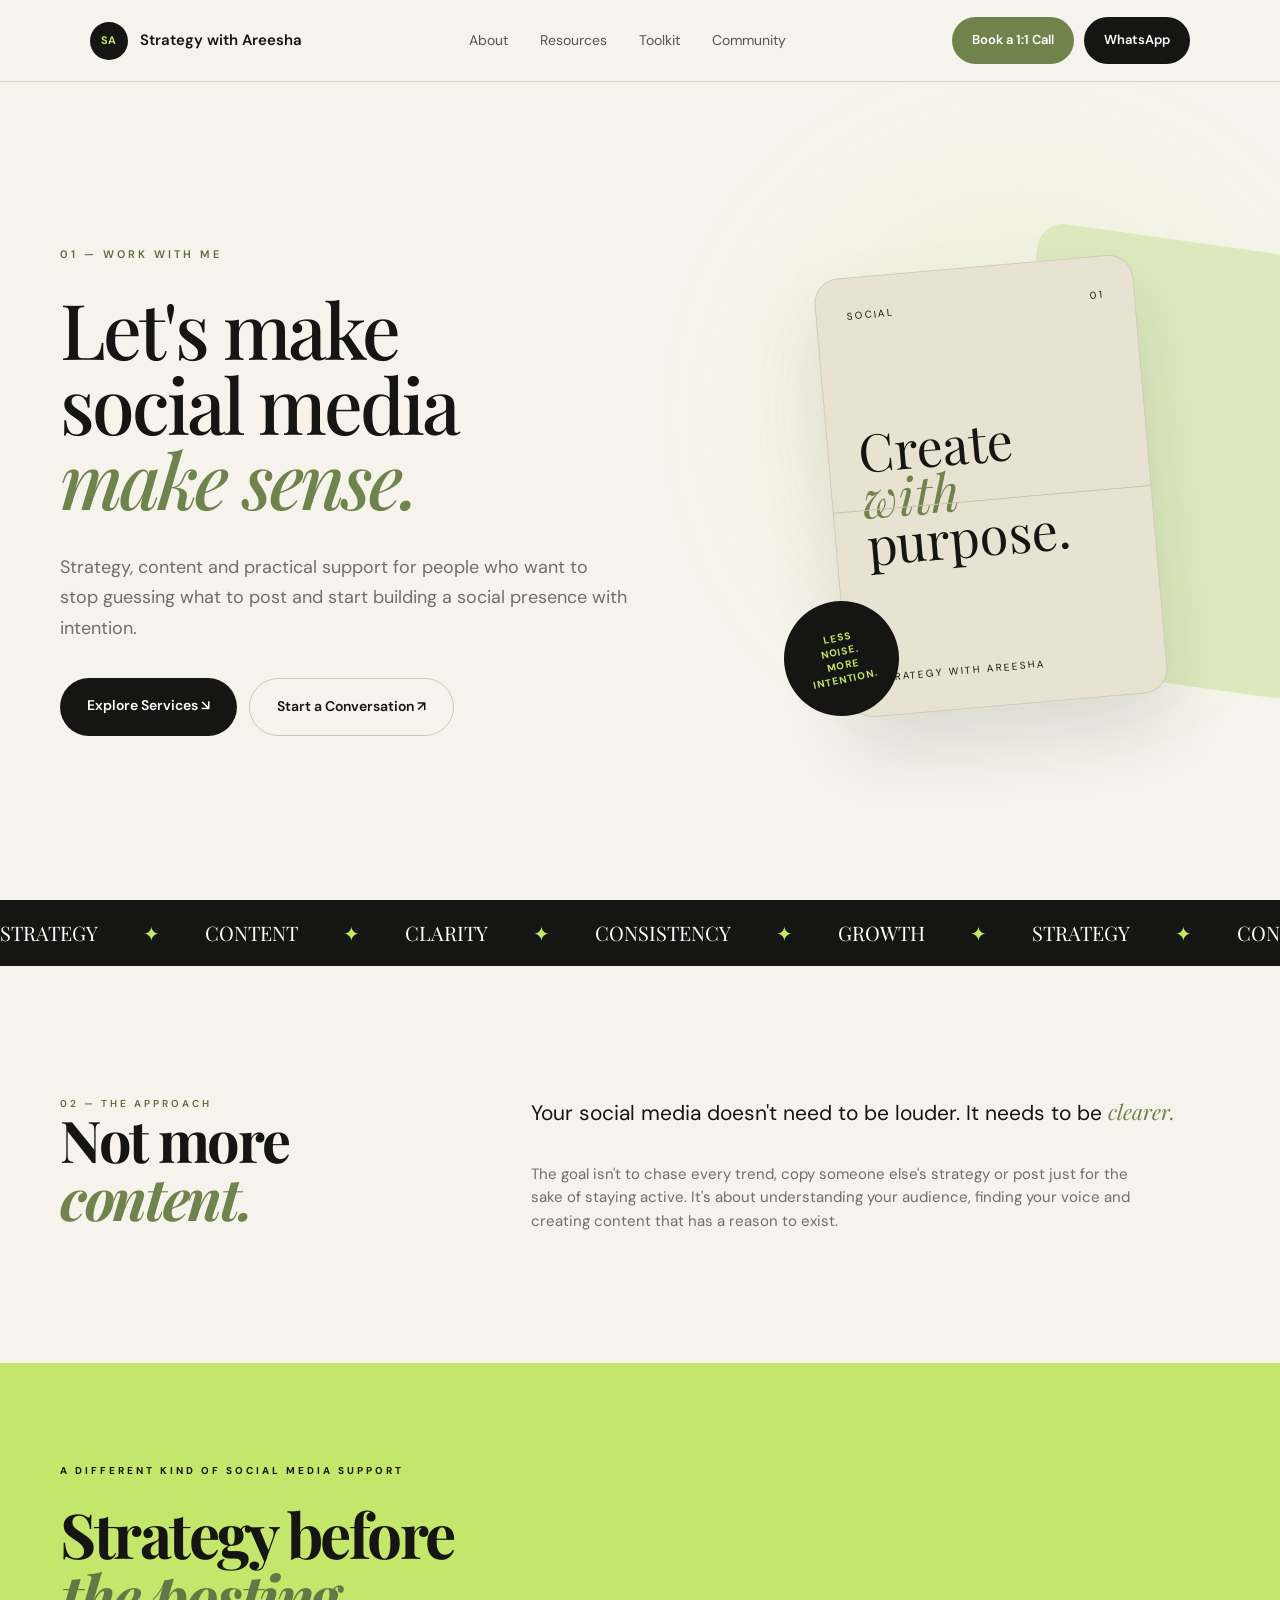
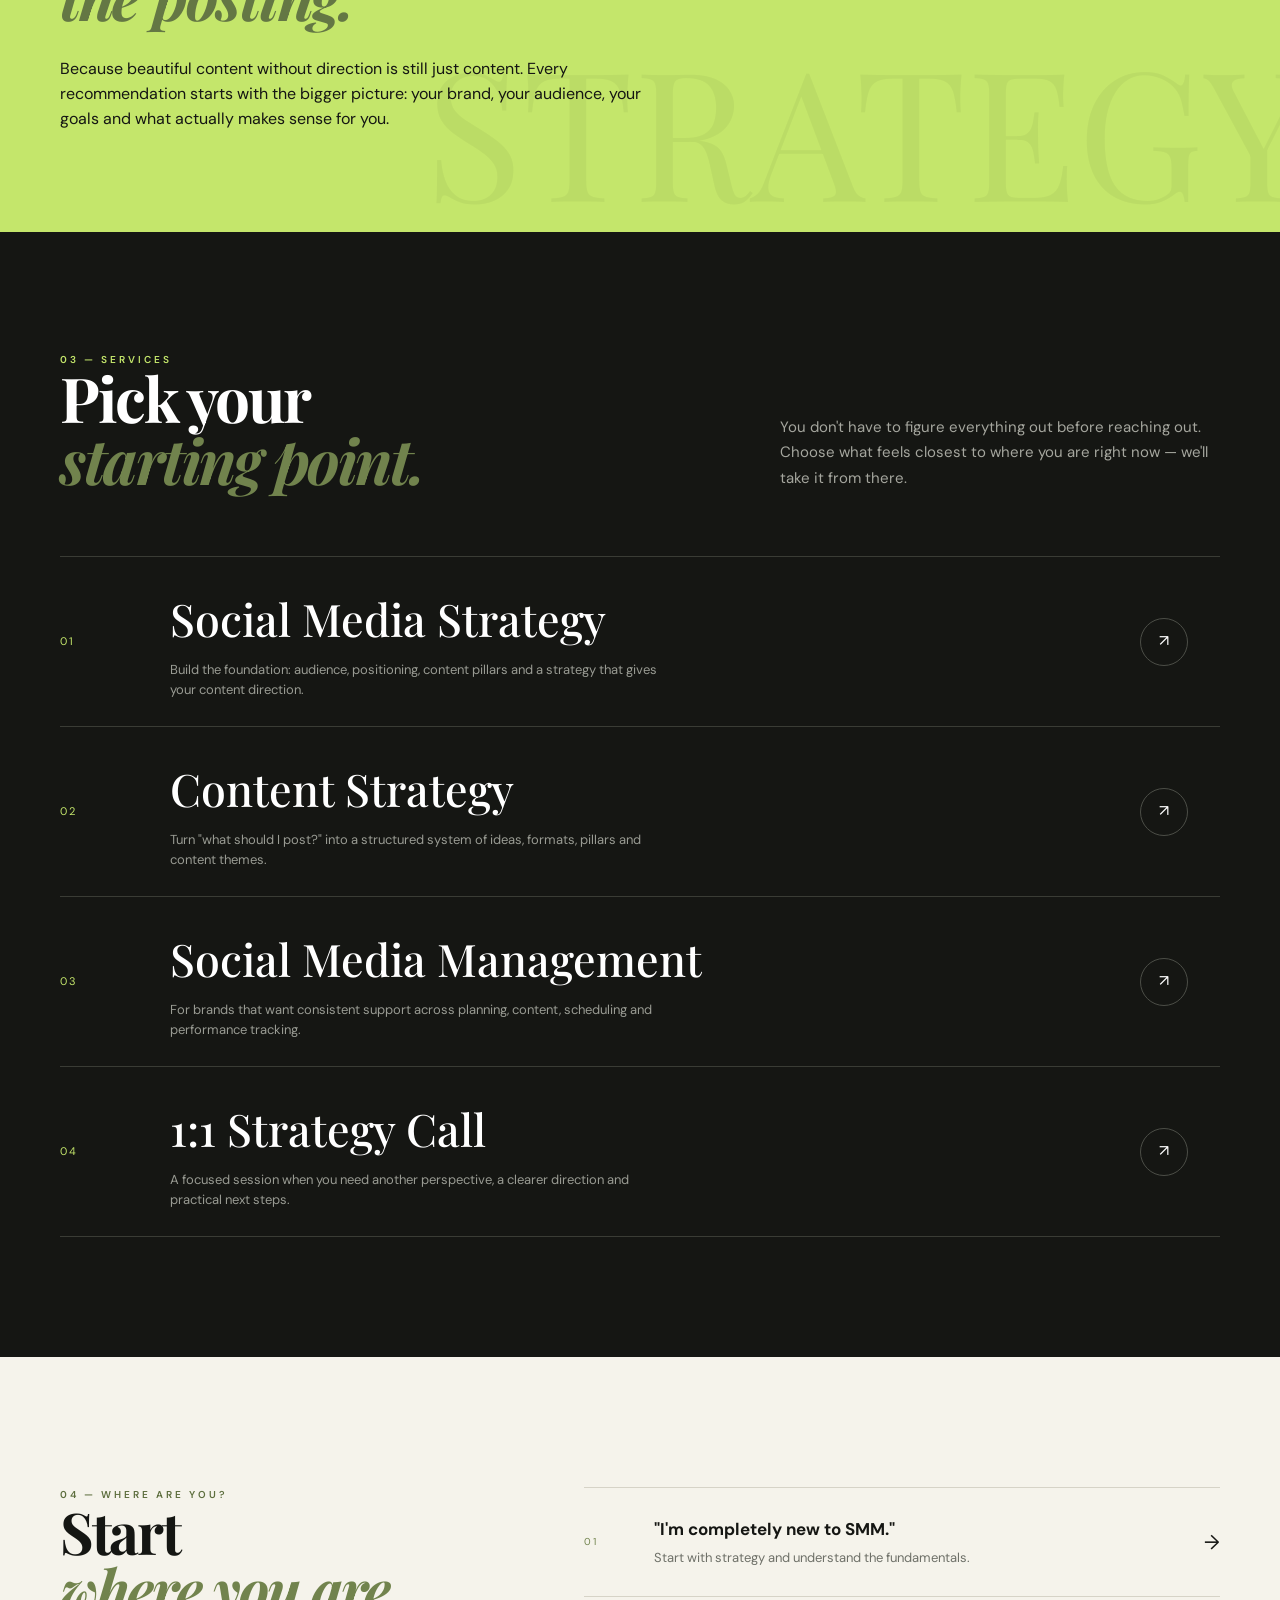
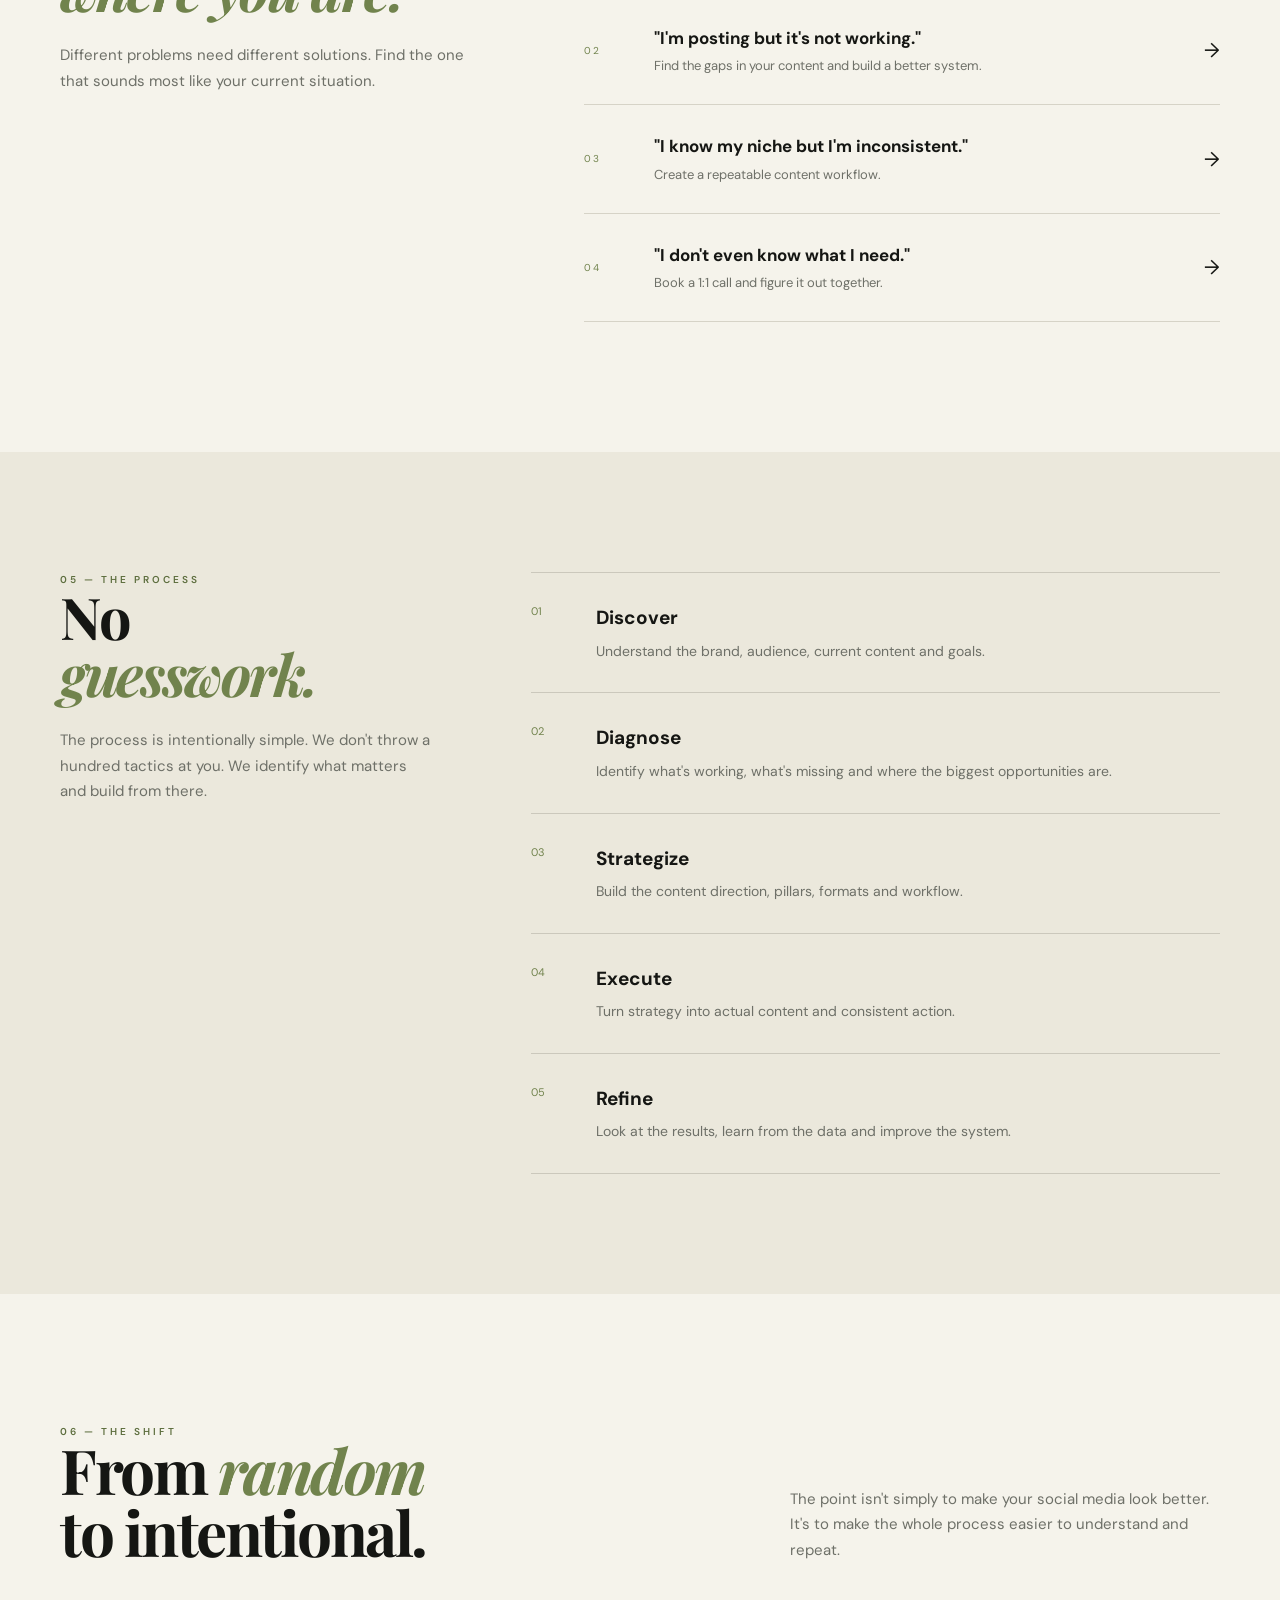
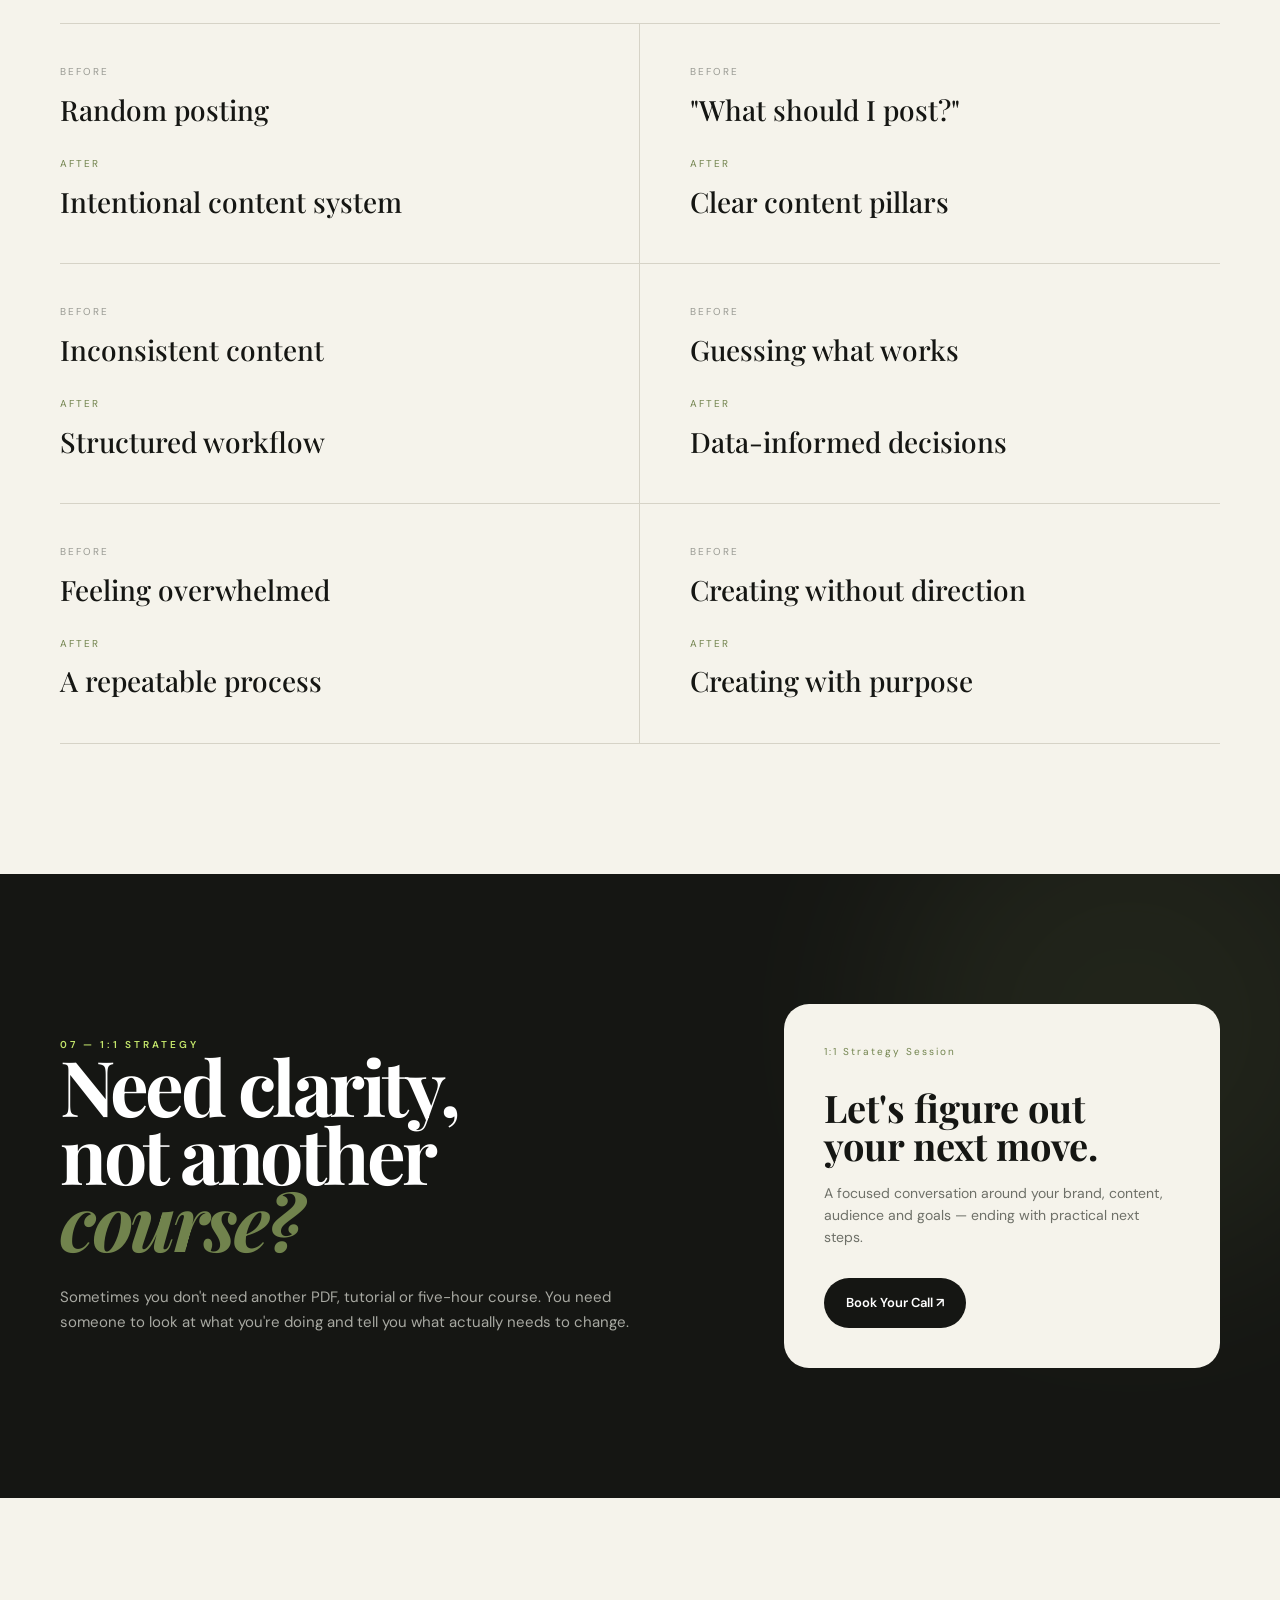
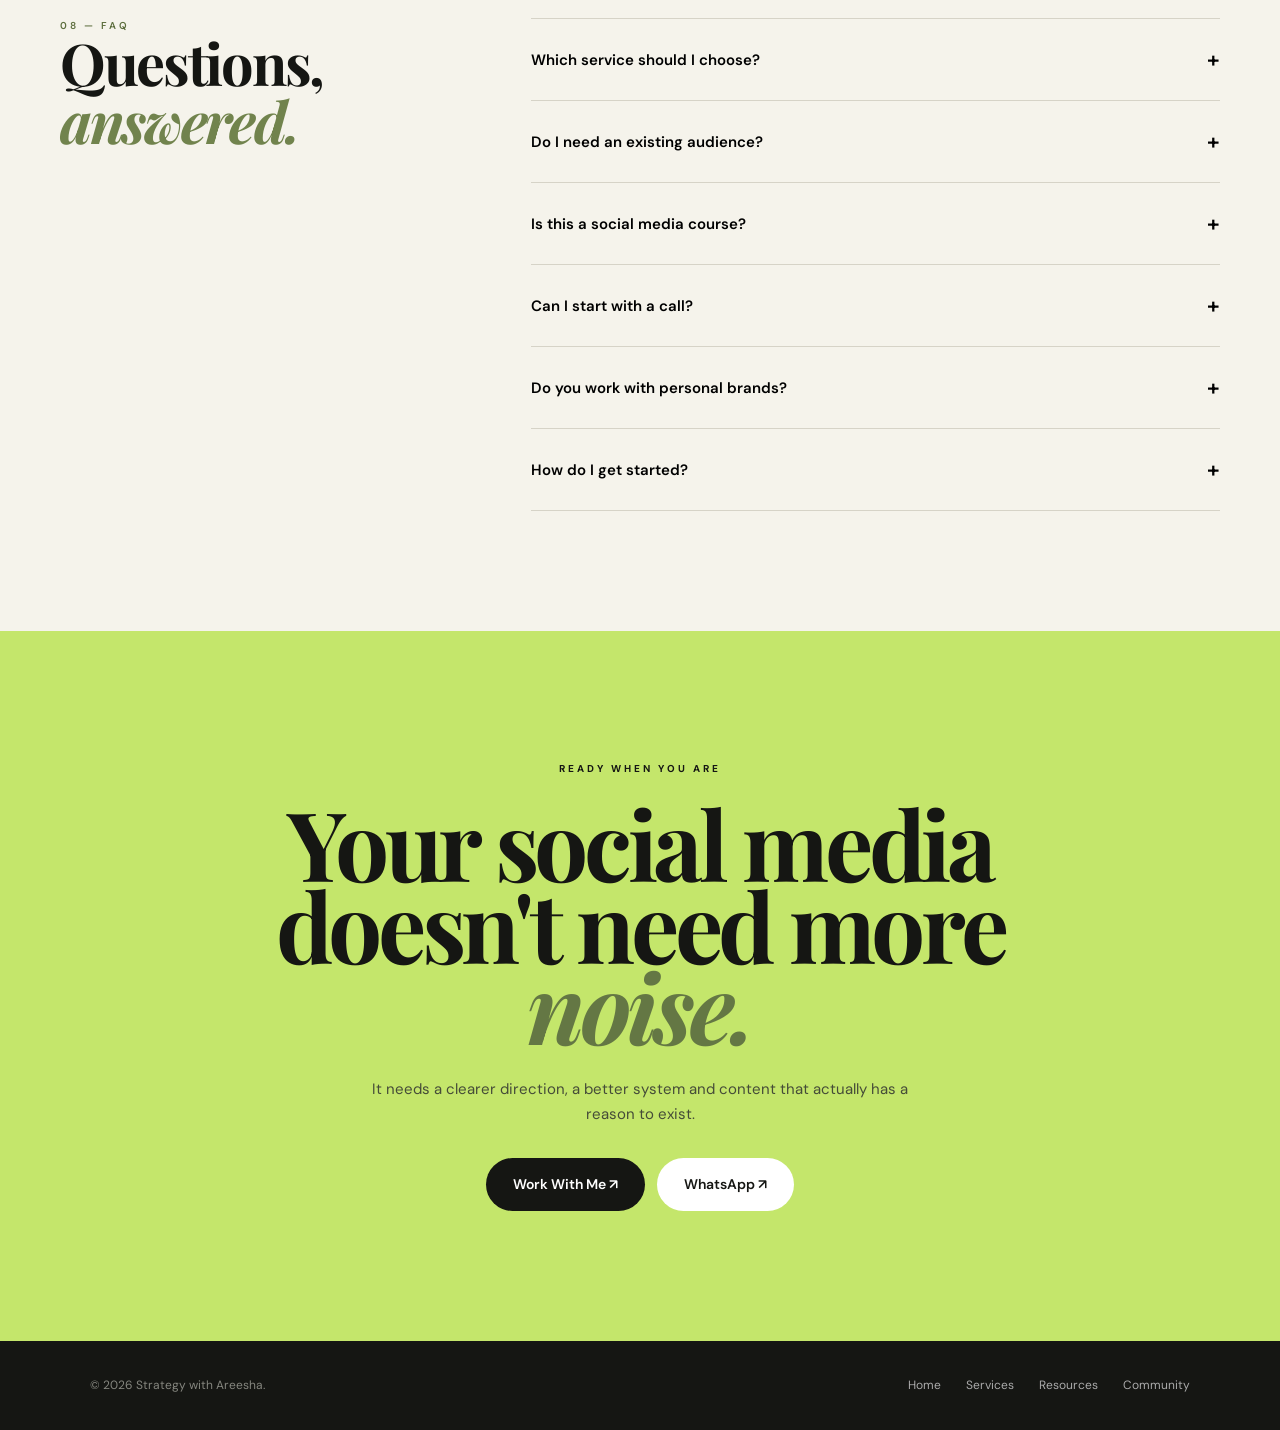
==== commit 96914c81: "fixed changes" ====
--- a/services.html
+++ b/services.html
@@ -441,7 +441,7 @@
     <div class="service-list">
 
 
-        <a class="service reveal" href="mailto:areeshajamshedwork@gmail.com?subject=Enquiry%20%E2%80%94%20Social%20Media%20Strategy">
+        <a class="service reveal" href="mailto:areeshajamshedwork@gmail.com?subject=Enquiry%20%E2%80%94%20Social%20Media%20Strategy&body=Hi%20Areesha%2C%0A%0AI%27m%20interested%20in%20your%20Social%20Media%20Strategy%20service.%0A%0AI%27d%20like%20help%20with%20audience%20research%2C%20brand%20positioning%2C%20content%20pillars%2C%20content%20direction%2C%20and%20developing%20a%20clear%20social%20media%20strategy%20for%20my%20brand.%0A%0AHere%20are%20some%20details%20about%20my%20brand%3A%0ABrand%2FBusiness%20Name%3A%0AInstagram%2FWebsite%3A%0AWhat%20I%20currently%20offer%3A%0AMy%20main%20goal%20on%20social%20media%3A%0AWhat%20I%27m%20struggling%20with%3A%0A%0AI%27d%20also%20like%20to%20know%20more%20about%20your%20process%2C%20pricing%2C%20and%20next%20steps.%0A%0AThank%20you!">
     <div class="service-number">01</div>
     <div>
         <div class="service-name">Social Media Strategy</div>
@@ -452,7 +452,7 @@
 
 
 
-        <a class="service reveal" href="mailto:areeshajamshedwork@gmail.com?subject=Enquiry%20%E2%80%94%20Content%20Strategy">
+        <a class="service reveal" href="mailto:areeshajamshedwork@gmail.com?subject=Enquiry%20%E2%80%94%20Content%20Strategy&body=Hi%20Areesha%2C%0A%0AI%27m%20interested%20in%20your%20Content%20Strategy%20service.%0A%0AI%27d%20like%20help%20turning%20my%20content%20ideas%20into%20a%20clear%20and%20structured%20content%20system%2C%20including%20content%20pillars%2C%20themes%2C%20formats%2C%20ideas%2C%20and%20a%20consistent%20posting%20direction.%0A%0AHere%20are%20some%20details%20about%20my%20brand%3A%0ABrand%2FBusiness%20Name%3A%0AInstagram%2FWebsite%3A%0AWhat%20I%20currently%20offer%3A%0AMy%20target%20audience%3A%0AMy%20main%20content%20goal%3A%0AWhat%20I%27m%20struggling%20with%3A%0A%0AI%27d%20also%20like%20to%20know%20more%20about%20your%20process%2C%20pricing%2C%20deliverables%2C%20and%20next%20steps.%0A%0AThank%20you!">
     <div class="service-number">02</div>
     <div>
         <div class="service-name">Content Strategy</div>
@@ -463,7 +463,7 @@
 
 
 
-        <a class="service reveal" href="mailto:areeshajamshedwork@gmail.com?subject=Enquiry%20%E2%80%94%20Social%20Media%20Management">
+        <a class="service reveal" href="mailto:areeshajamshedwork@gmail.com?subject=Enquiry%20%E2%80%94%20Social%20Media%20Management&body=Hi%20Areesha%2C%0A%0AI%27m%20interested%20in%20your%20Social%20Media%20Management%20service.%0A%0AI%27m%20looking%20for%20consistent%20support%20with%20planning%2C%20content%20creation%2C%20scheduling%2C%20publishing%2C%20and%20tracking%20social%20media%20performance.%0A%0AHere%20are%20some%20details%20about%20my%20brand%3A%0ABrand%2FBusiness%20Name%3A%0AInstagram%2FWebsite%3A%0AWhat%20I%20currently%20offer%3A%0AMy%20target%20audience%3A%0APlatforms%20I%27d%20like%20help%20with%3A%0AMy%20main%20social%20media%20goal%3A%0AWhat%20I%27m%20currently%20struggling%20with%3A%0A%0APlease%20also%20share%20your%20management%20packages%2C%20pricing%2C%20deliverables%2C%20posting%20frequency%2C%20and%20next%20steps.%0A%0AThank%20you!">
     <div class="service-number">03</div>
     <div>
         <div class="service-name">Social Media Management</div>
@@ -474,7 +474,7 @@
 
 
 
-        <a class="service reveal" href="mailto:areeshajamshedwork@gmail.com?subject=Enquiry%20%E2%80%94%201%3A1%20Strategy%20Call">
+        <a class="service reveal" href="mailto:areeshajamshedwork@gmail.com?subject=Enquiry%20%E2%80%94%201%3A1%20Strategy%20Call&body=Hi%20Areesha%2C%0A%0AI%27m%20interested%20in%20booking%20a%201%3A1%20Strategy%20Call.%0A%0AI%27d%20like%20to%20get%20a%20clearer%20perspective%20on%20my%20social%20media%20strategy%2C%20content%2C%20positioning%2C%20or%20overall%20direction%20and%20leave%20the%20session%20with%20practical%20next%20steps.%0A%0AHere%20are%20some%20details%20about%20me%20and%20my%20brand%3A%0AName%3A%0ABrand%2FBusiness%20Name%3A%0AInstagram%2FWebsite%3A%0AWhat%20I%20do%3A%0AMy%20target%20audience%3A%0AMy%20main%20goal%3A%0AWhat%20I%27m%20currently%20struggling%20with%3A%0AWhat%20I%27d%20like%20help%20with%20during%20the%20call%3A%0A%0APreferred%20date%3A%0APreferred%20time%3A%0A%0AI%27d%20also%20like%20to%20know%20the%20call%20duration%2C%20pricing%2C%20availability%2C%20and%20how%20the%20booking%20process%20works.%0A%0AThank%20you!">
     <div class="service-number">04</div>
     <div>
         <div class="service-name">1:1 Strategy Call</div>
--- a/css/services.css
+++ b/css/services.css
@@ -2321,4 +2321,346 @@
         max-width: 100%;
         overflow-wrap: break-word;
     }
-}+}
+@media (max-width: 768px) {
+    .navbar {
+        width: 100vw;
+        max-width: 100vw;
+        box-sizing: border-box;
+        margin: 0;
+        padding-left: 20px;
+        padding-right: 20px;
+    }
+}
+@media (max-width: 768px) {
+    .hero,
+    .marquee,
+    .intro,
+    .manifesto,
+    .services,
+    .start,
+    .process,
+    .transformation,
+    .call,
+    .faq,
+    .final,
+    footer {
+        width: 100%;
+        max-width: 100%;
+        box-sizing: border-box;
+    }
+}
+
+/* =========================================================
+   WIDTH + FONT SIZE ALIGNMENT WITH style.css
+   Existing styles are intentionally preserved.
+   These rules only override sizing.
+========================================================= */
+
+/* Match style.css content width: min(1160px, calc(100% - 40px)) */
+.hero,
+.intro,
+.manifesto,
+.services,
+.start,
+.process,
+.transformation,
+.call,
+.faq,
+.final {
+    padding-left: max(20px, calc((100vw - 1160px) / 2));
+    padding-right: max(20px, calc((100vw - 1160px) / 2));
+}
+
+/* Match index-page typography */
+body {
+    line-height: 1.55;
+}
+
+.hero h1 {
+    font-size: clamp(52px, 7vw, 88px);
+    line-height: .98;
+    letter-spacing: -.045em;
+}
+
+.hero-description {
+    max-width: 570px;
+    font-size: 18px;
+}
+
+.intro-title,
+.start-title,
+.process-title,
+.faq-title {
+    font-size: clamp(42px, 5vw, 65px);
+    line-height: 1;
+    letter-spacing: -.04em;
+}
+
+.intro-copy {
+    font-size: 22px;
+}
+
+.manifesto h2,
+.services-title,
+.transformation-title {
+    font-size: clamp(42px, 5vw, 65px);
+    line-height: 1;
+    letter-spacing: -.04em;
+}
+
+.services-intro,
+.start-description,
+.process-copy,
+.transformation-head p,
+.call-description,
+.final p {
+    font-size: 15px;
+    line-height: 1.7;
+}
+
+.service-name {
+    font-size: clamp(30px, 4vw, 52px);
+}
+
+.service-description {
+    font-size: 13px;
+}
+
+.option h3 {
+    font-size: 17px;
+}
+
+.option p {
+    font-size: 13px;
+}
+
+.process-item h3 {
+    font-size: 19px;
+}
+
+.process-item p {
+    font-size: 14px;
+}
+
+.transformation-card h3 {
+    font-size: 28px;
+}
+
+.call-title {
+    font-size: clamp(60px, 7vw, 105px);
+}
+
+.call-card h3 {
+    font-size: 38px;
+}
+
+.call-card p {
+    font-size: 14px;
+}
+
+.faq-question {
+    font-size: 15px;
+}
+
+.faq-answer p {
+    font-size: 14px;
+}
+
+.final h2 {
+    font-size: clamp(60px, 9vw, 125px);
+}
+
+/* Match style.css mobile width */
+@media (max-width: 560px) {
+    .hero,
+    .intro,
+    .manifesto,
+    .services,
+    .start,
+    .process,
+    .transformation,
+    .call,
+    .faq,
+    .final {
+        padding-left: 20px;
+        padding-right: 20px;
+    }
+
+    .hero h1 {
+        font-size: 54px;
+        line-height: .98;
+        letter-spacing: -.045em;
+    }
+
+    .hero-description {
+        font-size: 16px;
+    }
+
+    .intro-title,
+    .start-title,
+    .process-title,
+    .faq-title,
+    .manifesto h2,
+    .services-title,
+    .transformation-title {
+        font-size: 42px;
+        line-height: 1;
+        letter-spacing: -.04em;
+    }
+
+    .intro-copy {
+        font-size: 22px;
+    }
+
+    .service-name {
+        font-size: 30px;
+    }
+
+    .service-description {
+        font-size: 13px;
+    }
+}
+
+
+/* =========================================================
+   FINAL SIZE + SKIP-LINK FIX
+   Existing CSS above is intentionally preserved.
+   ========================================================= */
+
+/* Fix the skip link: keep it accessible without appearing
+   as an unstyled element at the top of the page. */
+.skip-link {
+    position: fixed;
+    top: 12px;
+    left: 20px;
+    z-index: 2000;
+    padding: 9px 14px;
+    border-radius: 6px;
+    background: var(--black);
+    color: var(--white);
+    font-size: 12px;
+    line-height: 1.2;
+    font-weight: 600;
+    transform: translateY(-150%);
+    transition: transform .2s ease;
+}
+
+.skip-link:focus {
+    transform: translateY(0);
+}
+
+/* Keep the overall page width aligned with the index page,
+   while reducing the oversized visual scale slightly. */
+@media (min-width: 901px) {
+    .hero,
+    .intro,
+    .manifesto,
+    .services,
+    .start,
+    .process,
+    .transformation,
+    .call,
+    .faq,
+    .final {
+        padding-left: max(20px, calc((100vw - 1160px) / 2));
+        padding-right: max(20px, calc((100vw - 1160px) / 2));
+    }
+
+    .hero h1 {
+        font-size: clamp(48px, 6vw, 78px);
+        letter-spacing: -.04em;
+    }
+
+    .intro-title,
+    .start-title,
+    .process-title,
+    .faq-title {
+        font-size: clamp(40px, 4.5vw, 60px);
+        letter-spacing: -.04em;
+    }
+
+    .manifesto h2,
+    .services-title,
+    .transformation-title {
+        font-size: clamp(40px, 5vw, 62px);
+        letter-spacing: -.04em;
+    }
+
+    .call-title {
+        font-size: clamp(54px, 6vw, 88px);
+        letter-spacing: -.045em;
+    }
+
+    .final h2 {
+        font-size: clamp(54px, 7.5vw, 105px);
+        letter-spacing: -.045em;
+    }
+
+    .intro-copy {
+        font-size: 21px;
+    }
+
+    .service-name {
+        font-size: clamp(28px, 3.5vw, 48px);
+    }
+}
+
+/* Tablet */
+@media (max-width: 900px) and (min-width: 561px) {
+    .hero h1 {
+        font-size: 62px;
+    }
+
+    .intro-title,
+    .start-title,
+    .process-title,
+    .faq-title,
+    .manifesto h2,
+    .services-title,
+    .transformation-title {
+        font-size: 52px;
+    }
+
+    .call-title {
+        font-size: 68px;
+    }
+
+    .final h2 {
+        font-size: 78px;
+    }
+}
+
+/* Mobile: reduce the oversized headings while retaining
+   the existing responsive layout. */
+@media (max-width: 560px) {
+    .hero h1 {
+        font-size: 50px;
+    }
+
+    .intro-title,
+    .start-title,
+    .process-title,
+    .faq-title,
+    .manifesto h2,
+    .services-title,
+    .transformation-title {
+        font-size: 40px;
+    }
+
+    .call-title {
+        font-size: 50px;
+    }
+
+    .final h2 {
+        font-size: 58px;
+    }
+
+    .intro-copy {
+        font-size: 20px;
+    }
+
+    .service-name {
+        font-size: 28px;
+    }
+}
